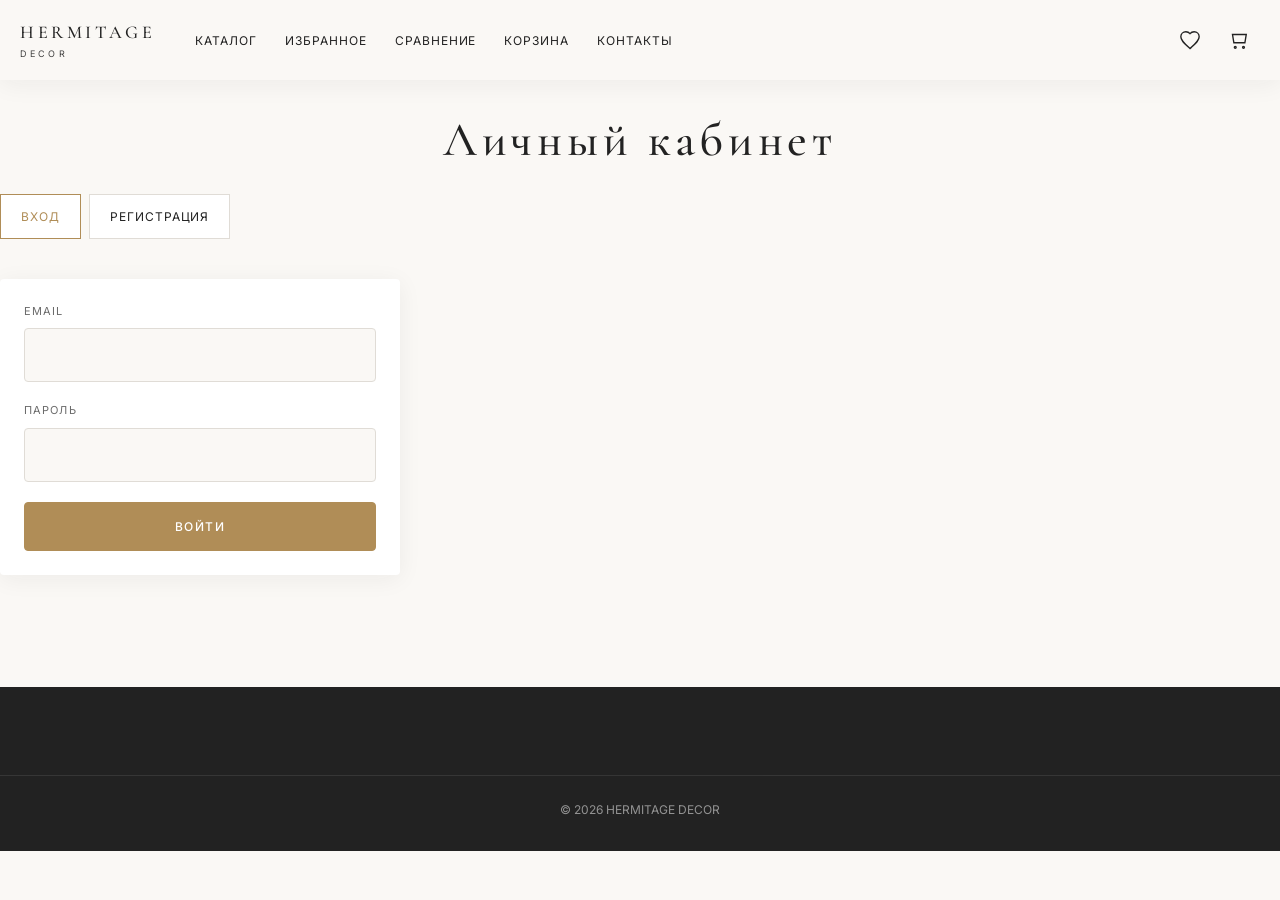
==== account.html @ 04ab85a5 "Initial commit" ====
<!DOCTYPE html>
<html lang="ru">
<head>
  <meta charset="UTF-8" />
  <meta name="viewport" content="width=device-width, initial-scale=1.0, viewport-fit=cover" />
  <title>Личный кабинет — HERMITAGE DECOR</title>
  <link rel="preconnect" href="https://fonts.googleapis.com" />
  <link rel="preconnect" href="https://fonts.gstatic.com" crossorigin />
  <link href="https://fonts.googleapis.com/css2?family=Cormorant+Garamond:wght@400;500;600&family=Inter:wght@300;400;500;600&display=swap" rel="stylesheet" />
  <link rel="stylesheet" href="css/styles.css" />
</head>
<body data-page-back="index.html" data-page-title="Личный кабинет">
  <header class="site-header site-header--solid">
    <div class="site-header__inner">
      <button class="nav-toggle" aria-label="Меню"><span></span><span></span><span></span></button>
      <a href="index.html" class="logo">HERMITAGE<span>DECOR</span></a>
      <nav class="site-nav">
        <ul>
          <li><a href="catalog.html">Каталог</a></li>
          <li><a href="favorites.html">Избранное</a></li>
          <li><a href="compare.html">Сравнение</a></li>
          <li><a href="cart.html">Корзина</a></li>
          <li><a href="index.html#footer">Контакты</a></li>
        </ul>
      </nav>
      <div class="header-actions">
        <a href="favorites.html" class="icon-btn"><svg viewBox="0 0 24 24" fill="none" stroke="currentColor" stroke-width="1.5"><path d="M12 21.35l-1.45-1.32C5.4 15.36 2 12.28 2 8.5 2 5.42 4.42 3 7.5 3c1.74 0 3.41.81 4.5 2.09C13.09 3.81 14.76 3 16.5 3 19.58 3 22 5.42 22 8.5c0 3.78-3.4 6.86-8.55 11.54L12 21.35z"/></svg><span class="badge-count" data-fav-count hidden>0</span></a>
        <a href="cart.html" class="icon-btn"><svg viewBox="0 0 24 24" fill="none" stroke="currentColor" stroke-width="1.5"><path d="M6 6h15l-1.5 9h-12z"/><circle cx="9" cy="20" r="1"/><circle cx="18" cy="20" r="1"/></svg><span class="badge-count" data-cart-count hidden>0</span></a>
      </div>
    </div>
  </header>

  <header class="page-header"><div class="container"><h1>Личный кабинет</h1></div></header>

  <div class="container section" style="padding-top: 0;" id="account-root"></div>

  <footer class="site-footer"><div class="container footer-copy">© 2026 HERMITAGE DECOR</div></footer>

  <script src="js/data.js"></script>
  <script src="js/app.js"></script>
  <script>
    const root = document.getElementById('account-root');
    const user = Store.user();
    const hash = window.location.hash.slice(1) || (user ? 'profile' : 'login');

    function showPanel(name) {
      root.querySelectorAll('.account-panel').forEach((p) => p.classList.toggle('is-active', p.id === `panel-${name}`));
      root.querySelectorAll('[data-tab-link]').forEach((a) => a.classList.toggle('is-active', a.dataset.tabLink === name));
      window.location.hash = name;
    }

    if (!user) {
      root.innerHTML = `
        <div class="account-tabs">
          <button type="button" data-tab-link="login" class="is-active">Вход</button>
          <button type="button" data-tab-link="register">Регистрация</button>
        </div>
        <div id="panel-login" class="account-panel is-active" style="max-width: 400px;">
          <form id="login-form" class="checkout-form">
            <div class="form-group"><label>Email</label><input type="email" name="email" required /></div>
            <div class="form-group"><label>Пароль</label><input type="password" name="password" required /></div>
            <button type="submit" class="btn btn--primary btn--block">Войти</button>
          </form>
        </div>
        <div id="panel-register" class="account-panel" style="max-width: 400px;">
          <form id="register-form" class="checkout-form">
            <div class="form-group"><label>Имя</label><input type="text" name="firstName" required /></div>
            <div class="form-group"><label>Фамилия</label><input type="text" name="lastName" required /></div>
            <div class="form-group"><label>Телефон</label><input type="tel" name="phone" required /></div>
            <div class="form-group"><label>Email</label><input type="email" name="email" required /></div>
            <div class="form-group"><label>Пароль</label><input type="password" name="password" required minlength="6" /></div>
            <button type="submit" class="btn btn--primary btn--block">Зарегистрироваться</button>
          </form>
        </div>`;
      root.querySelectorAll('[data-tab-link]').forEach((btn) => {
        btn.addEventListener('click', () => showPanel(btn.dataset.tabLink));
      });
      if (hash === 'register') showPanel('register');
    } else {
      const orders = Store.orders();
      const favProducts = Store.favorites().map(getProduct).filter(Boolean);

      root.innerHTML = `
        <p style="margin-bottom: 24px;">Здравствуйте, <strong>${user.firstName}</strong></p>
        <div class="account-tabs">
          <button type="button" data-tab-link="profile" class="is-active">Личные данные</button>
          <button type="button" data-tab-link="favorites">Избранное</button>
          <button type="button" data-tab-link="orders">История заявок</button>
        </div>
        <div id="panel-profile" class="account-panel is-active" style="max-width: 480px;">
          <form id="profile-form" class="checkout-form">
            <div class="form-group"><label>Имя</label><input type="text" name="firstName" value="${user.firstName}" required /></div>
            <div class="form-group"><label>Фамилия</label><input type="text" name="lastName" value="${user.lastName}" required /></div>
            <div class="form-group"><label>Телефон</label><input type="tel" name="phone" value="${user.phone || ''}" required /></div>
            <div class="form-group"><label>Email</label><input type="email" value="${user.email}" disabled style="opacity:0.6;" /></div>
            <button type="submit" class="btn btn--primary btn--block">Сохранить</button>
            <button type="button" class="btn btn--outline btn--block mt-2" data-logout>Выйти</button>
          </form>
        </div>
        <div id="panel-favorites" class="account-panel">
          <div class="products-grid" id="account-fav-grid"></div>
        </div>
        <div id="panel-orders" class="account-panel">
          <div id="orders-list"></div>
        </div>`;

      const favGrid = document.getElementById('account-fav-grid');
      if (favProducts.length) {
        favGrid.innerHTML = favProducts.map((p) => renderProductCard(p)).join('');
        initFavButtons(favGrid);
      } else {
        favGrid.innerHTML = '<div class="empty-state"><p>Избранное пусто</p></div>';
      }

      const ordersList = document.getElementById('orders-list');
      if (orders.length) {
        ordersList.innerHTML = orders.map((o) => `
          <div class="order-card">
            <p class="order-card__date">${new Date(o.date).toLocaleString('ru-RU')}</p>
            <p><strong>${o.firstName} ${o.lastName}</strong> · ${o.phone}</p>
            <ul style="margin-top:8px;font-size:14px;color:var(--text-secondary);">
              ${o.items.map((i) => `<li>${i.name}${i.qty > 1 ? ` ×${i.qty}` : ''}</li>`).join('')}
            </ul>
          </div>
        `).join('');
      } else {
        ordersList.innerHTML = '<div class="empty-state"><p>Заявок пока нет</p></div>';
      }

      root.querySelectorAll('[data-tab-link]').forEach((btn) => {
        btn.addEventListener('click', () => showPanel(btn.dataset.tabLink));
      });
      if (['profile', 'favorites', 'orders'].includes(hash)) showPanel(hash);
    }
  </script>
</body>
</html>
---- css/styles.css ----
/* HERMITAGE DECOR — Mobile-first premium boutique */

:root {
  --bg: #faf8f5;
  --text: #222222;
  --text-secondary: #6b6b6b;
  --accent: #b08d57;
  --accent-dark: #8f7144;
  --white: #ffffff;
  --shadow: 0 4px 24px rgba(34, 34, 34, 0.06);
  --shadow-hover: 0 8px 32px rgba(34, 34, 34, 0.08);
  --radius: 4px;
  --header-h: 64px;
  --font-display: 'Cormorant Garamond', Georgia, serif;
  --font-body: 'Inter', system-ui, sans-serif;
  --transition: 0.35s cubic-bezier(0.4, 0, 0.2, 1);
}

*,
*::before,
*::after {
  box-sizing: border-box;
  margin: 0;
  padding: 0;
}

html {
  scroll-behavior: smooth;
  -webkit-text-size-adjust: 100%;
}

body {
  font-family: var(--font-body);
  font-size: 15px;
  line-height: 1.6;
  color: var(--text);
  background: var(--bg);
  overflow-x: hidden;
}

body.nav-open {
  overflow: hidden;
}

img {
  max-width: 100%;
  height: auto;
  display: block;
}

a {
  color: inherit;
  text-decoration: none;
}

button,
input,
select,
textarea {
  font: inherit;
  color: inherit;
}

ul {
  list-style: none;
}

h1, h2, h3, h4 {
  font-family: var(--font-display);
  font-weight: 500;
  line-height: 1.2;
}

.container {
  width: 100%;
  max-width: 1280px;
  margin: 0 auto;
  padding: 0 20px;
}

.section {
  padding: 56px 0;
}

.section__title {
  font-size: clamp(28px, 6vw, 42px);
  letter-spacing: 0.02em;
  margin-bottom: 8px;
}

.section__subtitle {
  color: var(--text-secondary);
  font-size: 14px;
  margin-bottom: 32px;
  letter-spacing: 0.04em;
  text-transform: uppercase;
}

/* Buttons */
.btn {
  display: inline-flex;
  align-items: center;
  justify-content: center;
  gap: 8px;
  padding: 14px 28px;
  font-size: 12px;
  font-weight: 500;
  letter-spacing: 0.12em;
  text-transform: uppercase;
  border: 1px solid transparent;
  border-radius: var(--radius);
  cursor: pointer;
  transition: var(--transition);
  background: transparent;
}

.btn--primary {
  background: var(--accent);
  color: var(--white);
  border-color: var(--accent);
}

.btn--primary:hover {
  background: var(--accent-dark);
  border-color: var(--accent-dark);
}

.btn--outline {
  border-color: var(--text);
  color: var(--text);
}

.btn--outline:hover {
  background: var(--text);
  color: var(--white);
}

.btn--ghost {
  border-color: rgba(255, 255, 255, 0.6);
  color: var(--white);
}

.btn--ghost:hover {
  background: var(--white);
  color: var(--text);
}

.btn--whatsapp {
  background: #25d366;
  color: var(--white);
  border-color: #25d366;
}

.btn--whatsapp:hover {
  filter: brightness(0.95);
}

.btn--sm {
  padding: 10px 20px;
  font-size: 11px;
}

.btn--block {
  width: 100%;
}

.btn-group {
  display: flex;
  flex-direction: column;
  gap: 12px;
}

/* Header */
.site-header {
  position: fixed;
  top: 0;
  left: 0;
  right: 0;
  z-index: 1000;
  height: var(--header-h);
  display: flex;
  align-items: center;
  transition: var(--transition);
}

.site-header.is-scrolled,
.site-header--solid {
  background: rgba(250, 248, 245, 0.96);
  backdrop-filter: blur(12px);
  box-shadow: var(--shadow);
}

.site-header--hero {
  color: var(--white);
}

.site-header--hero.is-scrolled {
  color: var(--text);
}

.site-header__inner {
  display: flex;
  align-items: center;
  justify-content: space-between;
  width: 100%;
  max-width: 1280px;
  margin: 0 auto;
  padding: 0 20px;
}

.logo {
  font-family: var(--font-display);
  font-size: 18px;
  letter-spacing: 0.2em;
  font-weight: 500;
}

.logo span {
  display: block;
  font-size: 9px;
  letter-spacing: 0.35em;
  opacity: 0.85;
  font-family: var(--font-body);
  font-weight: 400;
  text-transform: uppercase;
}

.nav-toggle {
  width: 44px;
  height: 44px;
  border: none;
  background: none;
  cursor: pointer;
  display: flex;
  flex-direction: column;
  justify-content: center;
  gap: 6px;
  padding: 10px;
}

.nav-toggle span {
  display: block;
  height: 1px;
  background: currentColor;
  transition: var(--transition);
}

.site-nav {
  position: fixed;
  inset: var(--header-h) 0 0 0;
  background: var(--bg);
  padding: 32px 24px;
  transform: translateX(100%);
  transition: var(--transition);
  overflow-y: auto;
  z-index: 999;
}

.site-nav.is-open {
  transform: translateX(0);
}

.site-nav ul {
  display: flex;
  flex-direction: column;
  gap: 20px;
}

.site-nav a {
  font-size: 18px;
  font-family: var(--font-display);
  letter-spacing: 0.05em;
}

.header-actions {
  display: flex;
  align-items: center;
  gap: 4px;
}

.icon-btn {
  width: 44px;
  height: 44px;
  border: none;
  background: none;
  cursor: pointer;
  display: flex;
  align-items: center;
  justify-content: center;
  position: relative;
  color: inherit;
}

.icon-btn svg {
  width: 22px;
  height: 22px;
}

.badge-count {
  position: absolute;
  top: 6px;
  right: 6px;
  min-width: 16px;
  height: 16px;
  padding: 0 4px;
  font-size: 10px;
  font-weight: 600;
  background: var(--accent);
  color: var(--white);
  border-radius: 50%;
  display: flex;
  align-items: center;
  justify-content: center;
}

.badge-count[hidden] {
  display: none;
}

/* Search panel */
.search-panel {
  position: fixed;
  inset: 0;
  background: rgba(34, 34, 34, 0.5);
  z-index: 1100;
  display: flex;
  align-items: flex-start;
  padding: calc(var(--header-h) + 16px) 20px 20px;
  opacity: 0;
  visibility: hidden;
  transition: var(--transition);
}

.search-panel.is-open {
  opacity: 1;
  visibility: visible;
}

.search-panel__box {
  width: 100%;
  max-width: 600px;
  margin: 0 auto;
  background: var(--white);
  padding: 20px;
  box-shadow: var(--shadow-hover);
  display: flex;
  gap: 12px;
}

.search-panel input {
  flex: 1;
  border: none;
  border-bottom: 1px solid #e8e4df;
  padding: 12px 0;
  outline: none;
}

/* Hero */
.hero {
  min-height: 100vh;
  min-height: 100dvh;
  display: flex;
  align-items: center;
  justify-content: center;
  text-align: center;
  position: relative;
  color: var(--white);
  padding: calc(var(--header-h) + 40px) 20px 60px;
}

.hero__bg {
  position: absolute;
  inset: 0;
  z-index: -1;
}

.hero__bg img {
  width: 100%;
  height: 100%;
  object-fit: cover;
}

.hero__overlay {
  position: absolute;
  inset: 0;
  background: linear-gradient(
    to bottom,
    rgba(34, 34, 34, 0.35) 0%,
    rgba(34, 34, 34, 0.55) 100%
  );
}

.hero__content {
  position: relative;
  max-width: 640px;
}

.hero__title {
  font-size: clamp(36px, 10vw, 64px);
  letter-spacing: 0.15em;
  font-weight: 400;
  margin-bottom: 16px;
}

.hero__tagline {
  font-size: 15px;
  letter-spacing: 0.08em;
  opacity: 0.92;
  margin-bottom: 36px;
  font-weight: 300;
}

/* Categories grid */
.categories-grid {
  display: grid;
  grid-template-columns: 1fr 1fr;
  gap: 12px;
}

.category-card {
  position: relative;
  aspect-ratio: 3/4;
  overflow: hidden;
  border-radius: var(--radius);
  background: var(--white);
  box-shadow: var(--shadow);
}

.category-card img {
  width: 100%;
  height: 100%;
  object-fit: cover;
  transition: transform 0.6s ease;
}

.category-card:hover img {
  transform: scale(1.05);
}

.category-card__label {
  position: absolute;
  bottom: 0;
  left: 0;
  right: 0;
  padding: 20px 16px;
  background: linear-gradient(transparent, rgba(34, 34, 34, 0.65));
  color: var(--white);
  font-family: var(--font-display);
  font-size: 20px;
  letter-spacing: 0.08em;
}

/* Countries */
.countries-grid {
  display: grid;
  gap: 16px;
}

.country-card {
  position: relative;
  aspect-ratio: 16/10;
  overflow: hidden;
  border-radius: var(--radius);
  box-shadow: var(--shadow);
}

.country-card img {
  width: 100%;
  height: 100%;
  object-fit: cover;
  transition: transform 0.6s ease;
}

.country-card:hover img {
  transform: scale(1.04);
}

.country-card__label {
  position: absolute;
  inset: 0;
  display: flex;
  align-items: center;
  justify-content: center;
  font-family: var(--font-display);
  font-size: 32px;
  color: var(--white);
  letter-spacing: 0.2em;
  background: rgba(34, 34, 34, 0.25);
}

/* Slider */
.slider {
  position: relative;
}

.slider__header {
  display: flex;
  justify-content: space-between;
  align-items: flex-end;
  margin-bottom: 24px;
}

.slider__nav {
  display: flex;
  gap: 8px;
}

.slider__btn {
  width: 44px;
  height: 44px;
  border: 1px solid #e0dcd6;
  background: var(--white);
  cursor: pointer;
  display: flex;
  align-items: center;
  justify-content: center;
  border-radius: var(--radius);
  transition: var(--transition);
}

.slider__btn:hover {
  border-color: var(--accent);
  color: var(--accent);
}

.slider__track {
  display: flex;
  gap: 16px;
  overflow-x: auto;
  scroll-snap-type: x mandatory;
  -webkit-overflow-scrolling: touch;
  scrollbar-width: none;
  padding-bottom: 8px;
}

.slider__track::-webkit-scrollbar {
  display: none;
}

.slider__track .product-card {
  flex: 0 0 min(88vw, 300px);
  scroll-snap-align: start;
  max-width: min(88vw, 300px);
}

/* Product card */
.product-card {
  background: var(--white);
  border-radius: var(--radius);
  box-shadow: var(--shadow);
  overflow: hidden;
  transition: box-shadow var(--transition);
}

.product-card:hover {
  box-shadow: var(--shadow-hover);
}

.product-card__media {
  display: block;
  position: relative;
  aspect-ratio: 4/5;
  overflow: hidden;
}

.product-card__media img {
  width: 100%;
  height: 100%;
  object-fit: cover;
}

.product-card__body {
  padding: 20px;
  position: relative;
}

.product-card__fav {
  position: absolute;
  top: -52px;
  right: 16px;
  width: 40px;
  height: 40px;
  border-radius: 50%;
  border: none;
  background: var(--white);
  box-shadow: var(--shadow);
  cursor: pointer;
  display: flex;
  align-items: center;
  justify-content: center;
  color: var(--text-secondary);
  transition: var(--transition);
}

.product-card__fav.is-active {
  color: var(--accent);
}

.product-card__title {
  font-size: 18px;
  margin-bottom: 6px;
}

.product-card__title a:hover {
  color: var(--accent);
}

.product-card__meta {
  font-size: 12px;
  color: var(--text-secondary);
  margin-bottom: 8px;
}

.product-card__price {
  font-size: 16px;
  font-weight: 500;
  margin-bottom: 16px;
  letter-spacing: 0.02em;
}

.badge {
  position: absolute;
  top: 12px;
  left: 12px;
  padding: 6px 12px;
  font-size: 10px;
  letter-spacing: 0.1em;
  text-transform: uppercase;
  background: var(--white);
  color: var(--text);
}

.badge--new {
  border-left: 2px solid var(--accent);
}

.badge--sale {
  color: var(--accent);
}

/* Promo banner */
.promo-banner {
  position: relative;
  aspect-ratio: 4/3;
  border-radius: var(--radius);
  overflow: hidden;
  display: flex;
  align-items: flex-end;
  padding: 32px 24px;
  color: var(--white);
  box-shadow: var(--shadow);
}

.promo-banner__bg {
  position: absolute;
  inset: 0;
  z-index: -1;
}

.promo-banner__bg img {
  width: 100%;
  height: 100%;
  object-fit: cover;
}

.promo-banner__overlay {
  position: absolute;
  inset: 0;
  background: linear-gradient(135deg, rgba(34, 34, 34, 0.5), rgba(176, 141, 87, 0.4));
  z-index: -1;
}

.promo-banner h3 {
  font-size: clamp(24px, 5vw, 36px);
  margin-bottom: 16px;
}

/* Brands */
.brands-wrap {
  overflow: hidden;
  mask-image: linear-gradient(90deg, transparent, #000 8%, #000 92%, transparent);
}

.brands-track {
  display: flex;
  gap: 48px;
  overflow-x: auto;
  scrollbar-width: none;
  padding: 24px 0;
}

.brands-track::-webkit-scrollbar {
  display: none;
}

.brand-item {
  flex: 0 0 auto;
  font-family: var(--font-display);
  font-size: 22px;
  letter-spacing: 0.15em;
  color: var(--text-secondary);
  white-space: nowrap;
  opacity: 0.7;
}

/* About */
.about-block {
  display: flex;
  flex-direction: column;
  gap: 32px;
}

.about-block__image {
  aspect-ratio: 4/3;
  overflow: hidden;
  border-radius: var(--radius);
  box-shadow: var(--shadow);
}

.about-block__image img {
  width: 100%;
  height: 100%;
  object-fit: cover;
}

.about-block__text p {
  color: var(--text-secondary);
  margin-bottom: 16px;
}

.advantages {
  display: grid;
  gap: 16px;
  margin-top: 24px;
}

.advantage-item {
  padding: 20px;
  background: var(--white);
  border-radius: var(--radius);
  box-shadow: var(--shadow);
  border-left: 2px solid var(--accent);
}

.advantage-item h4 {
  font-size: 16px;
  margin-bottom: 4px;
}

.advantage-item p {
  font-size: 13px;
  color: var(--text-secondary);
}

/* Footer */
.site-footer {
  background: var(--text);
  color: rgba(255, 255, 255, 0.85);
  padding: 48px 0 32px;
  margin-top: 56px;
}

.site-footer a:hover {
  color: var(--accent);
}

.footer-grid {
  display: flex;
  flex-direction: column;
  gap: 32px;
}

.footer-logo {
  font-family: var(--font-display);
  font-size: 22px;
  letter-spacing: 0.2em;
  color: var(--white);
}

.footer-contacts p {
  margin-bottom: 8px;
  font-size: 14px;
}

.footer-links {
  display: flex;
  flex-direction: column;
  gap: 10px;
  font-size: 14px;
}

.footer-copy {
  margin-top: 40px;
  padding-top: 24px;
  border-top: 1px solid rgba(255, 255, 255, 0.15);
  font-size: 12px;
  opacity: 0.6;
  text-align: center;
}

/* Catalog page */
.page-header {
  padding: calc(var(--header-h) + 32px) 0 24px;
  text-align: center;
}

.page-header h1 {
  font-size: clamp(32px, 8vw, 48px);
  letter-spacing: 0.1em;
}

.catalog-layout {
  display: flex;
  flex-direction: column;
  gap: 24px;
  padding-bottom: 56px;
}

.filters-toggle {
  display: flex;
  align-items: center;
  justify-content: center;
  gap: 8px;
  padding: 14px;
  border: 1px solid #e0dcd6;
  background: var(--white);
  cursor: pointer;
  letter-spacing: 0.1em;
  text-transform: uppercase;
  font-size: 12px;
}

.filters-panel {
  position: fixed;
  inset: 0;
  z-index: 1050;
  background: var(--bg);
  padding: calc(var(--header-h) + 16px) 20px calc(24px + env(safe-area-inset-bottom, 0px));
  overflow-y: auto;
  -webkit-overflow-scrolling: touch;
  transform: translateX(-100%);
  transition: var(--transition);
}

.filters-panel.is-open {
  transform: translateX(0);
}

.filters-panel__close {
  position: absolute;
  top: 16px;
  right: 20px;
  width: 44px;
  height: 44px;
  border: none;
  background: none;
  font-size: 24px;
  cursor: pointer;
}

.filter-group {
  margin-bottom: 24px;
}

.filter-group label {
  display: block;
  font-size: 11px;
  letter-spacing: 0.12em;
  text-transform: uppercase;
  color: var(--text-secondary);
  margin-bottom: 10px;
}

.filter-group select,
.filter-group input {
  width: 100%;
  padding: 12px;
  border: 1px solid #e0dcd6;
  background: var(--white);
  border-radius: var(--radius);
}

.catalog-toolbar {
  display: flex;
  flex-direction: column;
  gap: 12px;
}

.catalog-toolbar select {
  padding: 12px;
  border: 1px solid #e0dcd6;
  background: var(--white);
}

.products-grid {
  display: grid;
  grid-template-columns: 1fr;
  gap: 20px;
}

/* Product page */
.product-page {
  padding-top: var(--header-h);
}

body.page-inner .product-page {
  padding-top: 0;
}

.product-gallery {
  position: relative;
}

.product-gallery__main {
  aspect-ratio: 4/5;
  overflow: hidden;
  background: var(--white);
}

.product-gallery__main img {
  width: 100%;
  height: 100%;
  object-fit: cover;
}

.product-gallery__thumbs {
  display: flex;
  gap: 8px;
  margin-top: 12px;
  overflow-x: auto;
}

.product-gallery__thumbs button {
  flex: 0 0 72px;
  height: 72px;
  border: 2px solid transparent;
  padding: 0;
  cursor: pointer;
  overflow: hidden;
  background: none;
}

.product-gallery__thumbs button.is-active {
  border-color: var(--accent);
}

.product-gallery__thumbs img {
  width: 100%;
  height: 100%;
  object-fit: cover;
}

.product-info {
  padding: 32px 20px 56px;
}

.product-info h1 {
  font-size: clamp(26px, 6vw, 36px);
  margin-bottom: 12px;
}

.product-info__price {
  font-size: 24px;
  margin-bottom: 24px;
  color: var(--accent);
}

.product-specs {
  margin-bottom: 28px;
}

.product-specs dl {
  display: grid;
  grid-template-columns: auto 1fr;
  gap: 8px 16px;
  font-size: 14px;
}

.product-specs dt {
  color: var(--text-secondary);
}

.product-actions {
  display: flex;
  flex-direction: column;
  gap: 12px;
  margin-bottom: 40px;
}

.tabs {
  border-top: 1px solid #e8e4df;
  padding-top: 32px;
}

.tabs__nav {
  display: flex;
  gap: 24px;
  margin-bottom: 20px;
  overflow-x: auto;
}

.tabs__nav button {
  border: none;
  background: none;
  padding: 8px 0;
  font-size: 12px;
  letter-spacing: 0.1em;
  text-transform: uppercase;
  color: var(--text-secondary);
  cursor: pointer;
  border-bottom: 2px solid transparent;
  white-space: nowrap;
}

.tabs__nav button.is-active {
  color: var(--text);
  border-color: var(--accent);
}

.tabs__panel {
  display: none;
  color: var(--text-secondary);
  font-size: 14px;
}

.tabs__panel.is-active {
  display: block;
}

.specs-table {
  width: 100%;
  font-size: 14px;
}

.specs-table tr {
  border-bottom: 1px solid #f0ece6;
}

.specs-table td {
  padding: 12px 0;
}

.specs-table td:first-child {
  color: var(--text-secondary);
  width: 40%;
}

/* Cart */
.cart-list {
  display: flex;
  flex-direction: column;
  gap: 16px;
  margin-bottom: 32px;
}

.cart-item {
  display: flex;
  gap: 16px;
  padding: 16px;
  background: var(--white);
  box-shadow: var(--shadow);
  border-radius: var(--radius);
}

.cart-item__img {
  width: 88px;
  height: 110px;
  flex-shrink: 0;
  overflow: hidden;
}

.cart-item__img img {
  width: 100%;
  height: 100%;
  object-fit: cover;
}

.cart-item__info {
  flex: 1;
}

.cart-item__info h3 {
  font-size: 16px;
  margin-bottom: 4px;
}

.qty-control {
  display: inline-flex;
  align-items: center;
  border: 1px solid #e0dcd6;
  margin-top: 8px;
}

.qty-control button {
  width: 36px;
  height: 36px;
  border: none;
  background: none;
  cursor: pointer;
}

.qty-control span {
  min-width: 32px;
  text-align: center;
}

.cart-remove {
  border: none;
  background: none;
  color: var(--text-secondary);
  font-size: 12px;
  cursor: pointer;
  margin-top: 8px;
  text-decoration: underline;
}

.checkout-form {
  background: var(--white);
  padding: 24px;
  box-shadow: var(--shadow);
  border-radius: var(--radius);
}

.form-group {
  margin-bottom: 20px;
}

.form-group label {
  display: block;
  font-size: 11px;
  letter-spacing: 0.1em;
  text-transform: uppercase;
  margin-bottom: 8px;
  color: var(--text-secondary);
}

.form-group input {
  width: 100%;
  padding: 14px;
  border: 1px solid #e0dcd6;
  background: var(--bg);
  border-radius: var(--radius);
}

.form-group input:focus {
  outline: none;
  border-color: var(--accent);
}

.empty-state {
  text-align: center;
  padding: 48px 20px;
  color: var(--text-secondary);
}

.empty-state h2 {
  margin-bottom: 12px;
  color: var(--text);
}

/* Account */
.account-tabs {
  display: flex;
  gap: 8px;
  overflow-x: auto;
  margin-bottom: 32px;
  padding-bottom: 8px;
}

.account-tabs a,
.account-tabs button {
  flex: 0 0 auto;
  padding: 12px 20px;
  border: 1px solid #e0dcd6;
  background: var(--white);
  font-size: 12px;
  letter-spacing: 0.08em;
  text-transform: uppercase;
  cursor: pointer;
}

.account-tabs a.is-active,
.account-tabs button.is-active {
  border-color: var(--accent);
  color: var(--accent);
}

.account-panel {
  display: none;
}

.account-panel.is-active {
  display: block;
}

.order-card {
  padding: 20px;
  background: var(--white);
  box-shadow: var(--shadow);
  margin-bottom: 12px;
  border-radius: var(--radius);
}

.order-card__date {
  font-size: 12px;
  color: var(--text-secondary);
}

/* Compare */
.compare-table-wrap {
  overflow-x: auto;
  margin-top: 24px;
}

.compare-table {
  width: 100%;
  min-width: 600px;
  border-collapse: collapse;
  font-size: 13px;
  background: var(--white);
  box-shadow: var(--shadow);
}

.compare-table th,
.compare-table td {
  padding: 14px 12px;
  border: 1px solid #f0ece6;
  text-align: center;
  vertical-align: top;
}

.compare-table th {
  font-family: var(--font-display);
  font-weight: 500;
  font-size: 14px;
}

.compare-table td:first-child {
  text-align: left;
  color: var(--text-secondary);
  background: var(--bg);
}

.compare-product-img {
  width: 100%;
  max-width: 120px;
  aspect-ratio: 4/5;
  object-fit: cover;
  margin: 0 auto 8px;
}

/* Breadcrumbs */
.breadcrumbs {
  padding: calc(var(--header-h) + 16px) 20px 0;
  font-size: 12px;
  color: var(--text-secondary);
}

.breadcrumbs a:hover {
  color: var(--accent);
}

/* Utility */
.text-accent { color: var(--accent); }
.mt-2 { margin-top: 16px; }
.hidden { display: none !important; }

/* ——— Mobile UX (overflow, back nav, touch) ——— */
body.search-open {
  overflow: hidden;
}

.page-toolbar {
  margin-top: calc(var(--header-h) + env(safe-area-inset-top, 0px));
  padding: 12px 0;
  position: sticky;
  top: var(--header-h);
  z-index: 900;
  background: rgba(250, 248, 245, 0.98);
  backdrop-filter: blur(8px);
  border-bottom: 1px solid rgba(34, 34, 34, 0.06);
}

.page-toolbar__inner {
  display: flex;
  align-items: center;
  gap: 12px;
  min-width: 0;
}

.page-back {
  display: inline-flex;
  align-items: center;
  gap: 6px;
  flex-shrink: 0;
  min-height: 44px;
  padding: 8px 4px 8px 0;
  font-size: 13px;
  letter-spacing: 0.06em;
  text-transform: uppercase;
  color: var(--text-secondary);
  -webkit-tap-highlight-color: transparent;
}

.page-back:active {
  color: var(--accent);
}

.page-toolbar__title {
  font-family: var(--font-display);
  font-size: 18px;
  letter-spacing: 0.04em;
  white-space: nowrap;
  overflow: hidden;
  text-overflow: ellipsis;
  min-width: 0;
  flex: 1;
}

body.page-inner .breadcrumbs {
  display: none;
}

body.page-inner .page-header {
  padding-top: 20px;
}

.filters-backdrop {
  position: fixed;
  inset: 0;
  background: rgba(34, 34, 34, 0.4);
  z-index: 1040;
  opacity: 0;
  visibility: hidden;
  transition: var(--transition);
}

.filters-backdrop.is-open {
  opacity: 1;
  visibility: visible;
}

body.filters-open {
  overflow: hidden;
}

.compare-mobile {
  display: flex;
  flex-direction: column;
  gap: 20px;
}

.compare-mobile-card {
  background: var(--white);
  box-shadow: var(--shadow);
  border-radius: var(--radius);
  padding: 20px;
  overflow: hidden;
}

.compare-mobile-card__head {
  display: flex;
  gap: 16px;
  margin-bottom: 16px;
  min-width: 0;
}

.compare-mobile-card__head img {
  width: 88px;
  height: 110px;
  object-fit: cover;
  flex-shrink: 0;
}

.compare-mobile-card__head h3 {
  font-size: 17px;
  word-break: break-word;
}

.compare-mobile-card dl {
  display: grid;
  grid-template-columns: 110px 1fr;
  gap: 8px 12px;
  font-size: 13px;
}

.compare-mobile-card dt {
  color: var(--text-secondary);
}

.compare-mobile-card dd {
  word-break: break-word;
}

.scroll-hint {
  display: none;
  font-size: 11px;
  color: var(--text-secondary);
  text-align: center;
  margin-bottom: 8px;
  letter-spacing: 0.04em;
}

@media (min-width: 640px) and (max-width: 1023px) {
  .scroll-hint--tablet {
    display: block;
  }
}

@media (max-width: 1023px) {
  .site-header {
    padding-top: env(safe-area-inset-top, 0px);
    height: calc(var(--header-h) + env(safe-area-inset-top, 0px));
  }

  .site-header__inner {
    display: grid;
    grid-template-columns: 44px minmax(0, 1fr) auto;
    align-items: center;
    gap: 4px;
    padding-left: max(12px, env(safe-area-inset-left, 0px));
    padding-right: max(12px, env(safe-area-inset-right, 0px));
    height: var(--header-h);
  }

  .nav-toggle {
    grid-column: 1;
    grid-row: 1;
  }

  .logo {
    grid-column: 2;
    justify-self: center;
    font-size: 13px;
    letter-spacing: 0.12em;
    max-width: 100%;
    overflow: hidden;
    text-overflow: ellipsis;
    white-space: nowrap;
    text-align: center;
  }

  .logo span {
    display: inline;
    margin-left: 0.25em;
    font-size: inherit;
    letter-spacing: inherit;
  }

  .site-nav {
    top: calc(var(--header-h) + env(safe-area-inset-top, 0px));
  }

  .header-actions {
    grid-column: 3;
    flex-shrink: 0;
    gap: 0;
  }

  .header-actions a[href*="account"] {
    display: none;
  }

  .container {
    padding-left: max(16px, env(safe-area-inset-left, 0px));
    padding-right: max(16px, env(safe-area-inset-right, 0px));
  }

  .site-footer {
    padding-bottom: calc(32px + env(safe-area-inset-bottom, 0px));
  }

  input,
  select,
  textarea {
    font-size: 16px;
  }

  .search-panel__box {
    flex-direction: column;
    align-items: stretch;
  }

  .search-panel__box .btn {
    width: 100%;
  }

  .hero__title {
    letter-spacing: 0.08em;
  }

  .btn-group .btn {
    width: 100%;
  }

  .slider__track .product-card {
    flex: 0 0 min(88vw, 300px);
    max-width: min(88vw, 300px);
  }

  .product-card__title,
  .product-info h1,
  .cart-item__info h3 {
    word-break: break-word;
    overflow-wrap: anywhere;
  }

  .cart-item {
    min-width: 0;
  }

  .cart-item__info {
    min-width: 0;
  }

  .product-actions .btn {
    width: 100%;
  }

  .product-actions > div {
    flex-direction: column;
  }

  .product-actions > div .btn {
    width: 100%;
  }

  .account-tabs {
    flex-wrap: nowrap;
    -webkit-overflow-scrolling: touch;
    padding-bottom: 4px;
  }

  .compare-table-wrap--desktop {
    display: none;
  }

  .compare-mobile {
    display: flex;
  }

  .catalog-toolbar select {
    width: 100%;
  }
}

@media (min-width: 1024px) {
  .page-toolbar {
    display: none;
  }

  body.page-inner .page-header {
    padding-top: calc(var(--header-h) + 32px);
  }

  .compare-mobile {
    display: none;
  }
}

/* Tablet */
@media (min-width: 640px) {
  .btn-group {
    flex-direction: row;
    flex-wrap: wrap;
  }

  .countries-grid {
    grid-template-columns: repeat(3, 1fr);
  }

  .slider__track .product-card {
    flex: 0 0 calc(50% - 8px);
  }

  .products-grid {
    grid-template-columns: repeat(2, 1fr);
  }

  .advantages {
    grid-template-columns: repeat(2, 1fr);
  }

  .footer-grid {
    display: grid;
    grid-template-columns: 1fr 1fr;
  }
}

/* Desktop */
@media (min-width: 1024px) {
  :root {
    --header-h: 80px;
  }

  .nav-toggle {
    display: none;
  }

  .site-nav {
    position: static;
    transform: none;
    padding: 0;
    background: none;
    overflow: visible;
  }

  .site-nav ul {
    flex-direction: row;
    gap: 28px;
  }

  .site-nav a {
    font-size: 12px;
    font-family: var(--font-body);
    letter-spacing: 0.08em;
    text-transform: uppercase;
  }

  .site-header__inner .logo {
    margin-right: auto;
  }

  .site-header__inner {
    gap: 40px;
  }

  .site-header__inner .site-nav {
    flex: 1;
    justify-content: center;
  }

  .categories-grid {
    grid-template-columns: repeat(4, 1fr);
    gap: 16px;
  }

  .category-card {
    aspect-ratio: 4/5;
  }

  .slider__track .product-card {
    flex: 0 0 calc(25% - 12px);
    max-width: none;
  }

  .about-block {
    flex-direction: row;
    align-items: center;
  }

  .about-block__image {
    flex: 1;
  }

  .about-block__text {
    flex: 1;
  }

  .advantages {
    grid-template-columns: repeat(2, 1fr);
  }

  .footer-grid {
    grid-template-columns: 1.2fr 1fr 1fr;
  }

  .promo-banner {
    aspect-ratio: 21/9;
  }

  .filters-toggle {
    display: none;
  }

  .filters-panel {
    position: static;
    transform: none;
    padding: 0;
    flex: 0 0 260px;
  }

  .filters-panel__close {
    display: none;
  }

  .catalog-layout {
    flex-direction: row;
    align-items: flex-start;
  }

  .catalog-main {
    flex: 1;
  }

  .catalog-toolbar {
    flex-direction: row;
    justify-content: space-between;
    align-items: center;
  }

  .products-grid {
    grid-template-columns: repeat(3, 1fr);
  }

  .product-layout {
    display: grid;
    grid-template-columns: 1fr 1fr;
    gap: 48px;
    max-width: 1280px;
    margin: 0 auto;
    padding: 32px 20px 56px;
  }

  .product-gallery {
    position: sticky;
    top: calc(var(--header-h) + 24px);
  }

  .cart-layout {
    display: grid;
    grid-template-columns: 1fr 380px;
    gap: 40px;
    align-items: start;
  }

  .checkout-form {
    position: sticky;
    top: calc(var(--header-h) + 24px);
  }
}

@media (min-width: 1280px) {
  .products-grid {
    grid-template-columns: repeat(3, 1fr);
  }
}
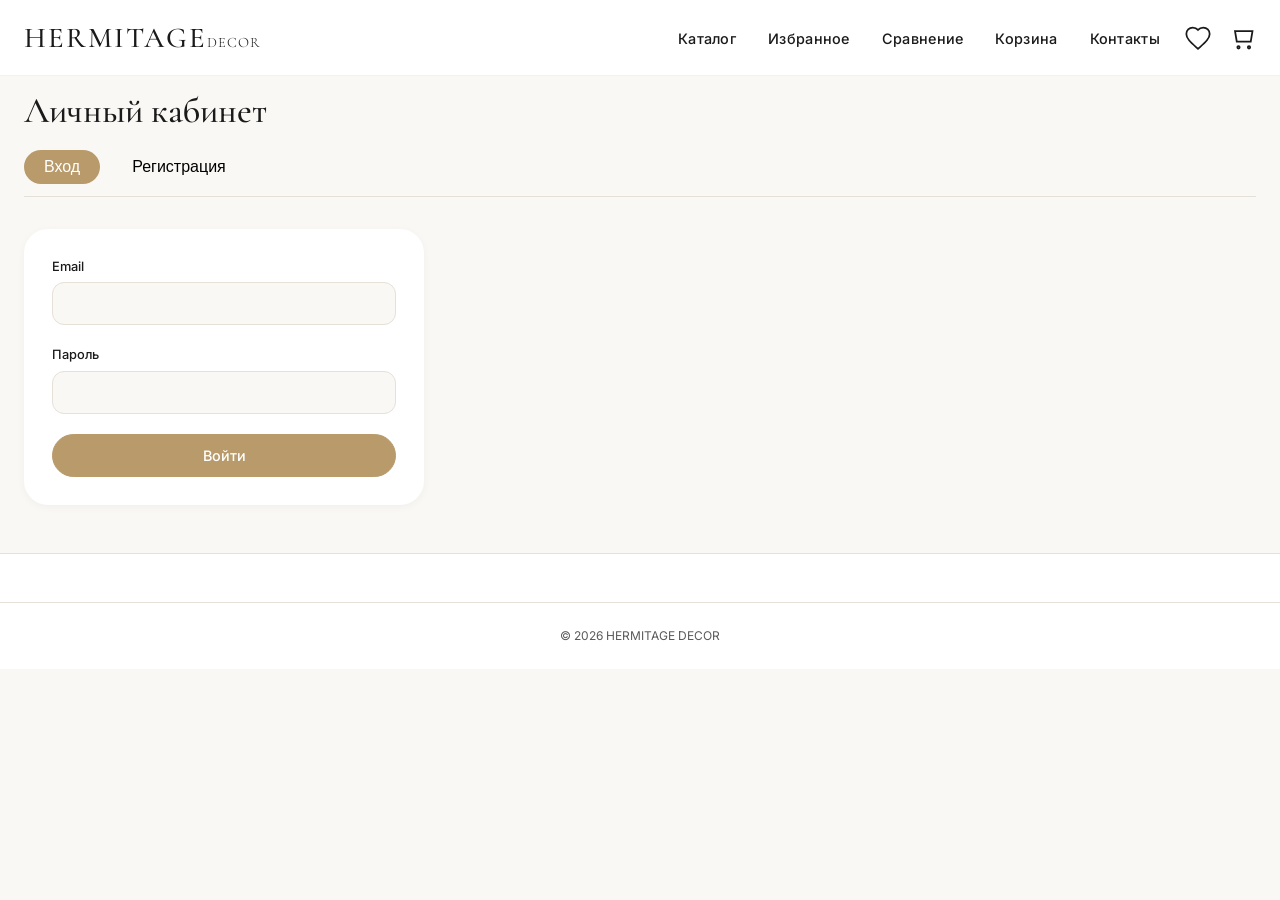
==== commit be37dbd9: "fix: навигация назад, картинки, сравнение и категории в каталоге Исправлен стек навигации, надёжные " ====
--- a/account.html
+++ b/account.html
@@ -108,6 +108,7 @@
       if (favProducts.length) {
         favGrid.innerHTML = favProducts.map((p) => renderProductCard(p)).join('');
         initFavButtons(favGrid);
+        initProductCardImages(favGrid);
       } else {
         favGrid.innerHTML = '<div class="empty-state"><p>Избранное пусто</p></div>';
       }
--- a/css/styles.css
+++ b/css/styles.css
@@ -1,1737 +1,1699 @@
-/* HERMITAGE DECOR — Mobile-first premium boutique */
-
-:root {
-  --bg: #faf8f5;
-  --text: #222222;
-  --text-secondary: #6b6b6b;
-  --accent: #b08d57;
-  --accent-dark: #8f7144;
-  --white: #ffffff;
-  --shadow: 0 4px 24px rgba(34, 34, 34, 0.06);
-  --shadow-hover: 0 8px 32px rgba(34, 34, 34, 0.08);
-  --radius: 4px;
-  --header-h: 64px;
-  --font-display: 'Cormorant Garamond', Georgia, serif;
-  --font-body: 'Inter', system-ui, sans-serif;
-  --transition: 0.35s cubic-bezier(0.4, 0, 0.2, 1);
-}
-
-*,
-*::before,
-*::after {
-  box-sizing: border-box;
+/* RESET & BASE */
+* {
   margin: 0;
   padding: 0;
-}
-
-html {
-  scroll-behavior: smooth;
-  -webkit-text-size-adjust: 100%;
+  box-sizing: border-box;
+}
+
+:root {
+  --bg-light: #faf8f5;
+  --white: #ffffff;
+  --text-dark: #1a1a1a;
+  --text-secondary: #5a5a5a;
+  --gold: #b89a6b;
+  --gold-dark: #9e7a4a;
+  --border: #e5e0d8;
+  --shadow: 0 8px 30px rgba(0, 0, 0, 0.08);
+  --shadow-sm: 0 2px 8px rgba(0, 0, 0, 0.04);
+  --font-main: 'Inter', sans-serif;
+  --font-display: 'Cormorant Garamond', serif;
+  --transition: all 0.25s ease;
+  --header-height: 60px;
 }
 
 body {
-  font-family: var(--font-body);
-  font-size: 15px;
-  line-height: 1.6;
-  color: var(--text);
-  background: var(--bg);
+  font-family: var(--font-main);
+  background: var(--bg-light);
+  color: var(--text-dark);
+  line-height: 1.5;
+  -webkit-font-smoothing: antialiased;
   overflow-x: hidden;
 }
 
-body.nav-open {
-  overflow: hidden;
+a {
+  text-decoration: none;
+  color: inherit;
 }
 
 img {
   max-width: 100%;
-  height: auto;
   display: block;
 }
 
-a {
-  color: inherit;
-  text-decoration: none;
-}
-
-button,
-input,
-select,
-textarea {
-  font: inherit;
-  color: inherit;
-}
-
-ul {
+/* HEADER */
+.site-header {
+  position: sticky;
+  top: 0;
+  z-index: 1000;
+  background: rgba(255, 255, 255, 0.96);
+  backdrop-filter: blur(8px);
+  border-bottom: 1px solid rgba(0, 0, 0, 0.05);
+}
+
+.site-header--hero {
+  position: fixed;
+  top: 0;
+  left: 0;
+  right: 0;
+  background: transparent;
+  backdrop-filter: none;
+  border-bottom: 1px solid rgba(255, 255, 255, 0.2);
+}
+
+.site-header--hero.is-scrolled {
+  background: rgba(255, 255, 255, 0.97);
+  backdrop-filter: blur(10px);
+  border-bottom-color: rgba(0, 0, 0, 0.06);
+  box-shadow: var(--shadow-sm);
+}
+
+.site-header--hero.is-scrolled .logo,
+.site-header--hero.is-scrolled .icon-btn {
+  color: var(--text-dark);
+}
+
+.site-header--hero.is-scrolled .nav-toggle span {
+  background: var(--text-dark);
+}
+
+.site-header--hero.is-scrolled .site-nav a {
+  color: var(--text-dark);
+}
+
+.site-header--hero .logo,
+.site-header--hero .icon-btn {
+  color: white;
+}
+
+.site-header__inner {
+  max-width: 1400px;
+  margin: 0 auto;
+  padding: 16px 24px;
+  display: flex;
+  align-items: center;
+  justify-content: space-between;
+  gap: 24px;
+}
+
+.logo {
+  font-family: var(--font-display);
+  font-size: 1.8rem;
+  font-weight: 500;
+  letter-spacing: 2px;
+}
+
+.logo span {
+  font-weight: 300;
+  font-size: 0.9rem;
+  letter-spacing: 1px;
+}
+
+/* НАВИГАЦИЯ — ИСПРАВЛЕНО */
+.nav-toggle {
+  display: none;
+  background: none;
+  border: none;
+  width: 30px;
+  height: 24px;
+  flex-direction: column;
+  justify-content: space-between;
+  cursor: pointer;
+  z-index: 102;
+}
+
+.nav-toggle span {
+  display: block;
+  height: 2px;
+  width: 100%;
+  background: currentColor;
+  transition: var(--transition);
+}
+
+.site-header--hero .nav-toggle span {
+  background: white;
+}
+
+.site-nav {
+  margin-left: auto;
+}
+
+.site-nav ul {
+  display: flex;
+  gap: 32px;
   list-style: none;
 }
 
-h1, h2, h3, h4 {
+.site-nav a {
+  font-size: 0.9rem;
+  font-weight: 500;
+  letter-spacing: 0.3px;
+  transition: var(--transition);
+  white-space: nowrap;
+}
+
+.site-nav a:hover {
+  color: var(--gold);
+}
+
+.site-header--hero .site-nav a {
+  color: rgba(255, 255, 255, 0.85);
+}
+
+.site-header--hero .site-nav a:hover {
+  color: white;
+}
+
+.header-actions {
+  display: flex;
+  gap: 16px;
+  align-items: center;
+}
+
+.icon-btn {
+  background: none;
+  border: none;
+  cursor: pointer;
+  width: 28px;
+  height: 28px;
+  position: relative;
+  color: var(--text-dark);
+}
+
+.site-header--hero .icon-btn {
+  color: white;
+}
+
+.badge-count {
+  position: absolute;
+  top: -6px;
+  right: -8px;
+  background: var(--gold);
+  color: white;
+  font-size: 10px;
+  font-weight: 600;
+  padding: 2px 6px;
+  border-radius: 20px;
+  min-width: 18px;
+  text-align: center;
+}
+
+/* МОБИЛЬНОЕ МЕНЮ — ИСПРАВЛЕНО */
+@media (max-width: 992px) {
+  .nav-toggle {
+    display: flex;
+  }
+
+  .site-nav {
+    position: fixed;
+    top: 0;
+    left: -100%;
+    width: 85%;
+    max-width: 320px;
+    height: 100vh;
+    background: var(--white);
+    margin: 0;
+    padding: 80px 24px 32px;
+    transition: left 0.3s ease;
+    z-index: 101;
+    box-shadow: 2px 0 20px rgba(0, 0, 0, 0.1);
+    overflow-y: auto;
+  }
+
+  .site-nav.is-open {
+    left: 0;
+  }
+
+  .site-nav ul {
+    flex-direction: column;
+    gap: 20px;
+  }
+
+  .site-nav a {
+    font-size: 1.1rem;
+    color: var(--text-dark) !important;
+    white-space: normal;
+  }
+
+  .site-nav a:hover {
+    color: var(--gold) !important;
+  }
+
+  body.nav-open {
+    overflow: hidden;
+  }
+
+  body.nav-open::after {
+    content: '';
+    position: fixed;
+    inset: 0;
+    background: rgba(0, 0, 0, 0.45);
+    z-index: 100;
+  }
+
+  .site-header__inner {
+    padding: 12px 20px;
+  }
+}
+
+/* HERO */
+.hero {
+  position: relative;
+  min-height: 90vh;
+  display: flex;
+  align-items: center;
+  justify-content: center;
+  text-align: center;
+  color: white;
+  padding: 120px 24px;
+}
+
+.hero__bg {
+  position: absolute;
+  inset: 0;
+  z-index: 0;
+}
+
+.hero__bg img {
+  width: 100%;
+  height: 100%;
+  object-fit: cover;
+}
+
+.hero__overlay {
+  position: absolute;
+  inset: 0;
+  background: rgba(0, 0, 0, 0.35);
+  z-index: 1;
+}
+
+.hero__content {
+  position: relative;
+  z-index: 2;
+  max-width: 800px;
+}
+
+.hero__title {
   font-family: var(--font-display);
-  font-weight: 500;
-  line-height: 1.2;
-}
-
-.container {
-  width: 100%;
-  max-width: 1280px;
-  margin: 0 auto;
-  padding: 0 20px;
-}
-
-.section {
-  padding: 56px 0;
-}
-
-.section__title {
-  font-size: clamp(28px, 6vw, 42px);
-  letter-spacing: 0.02em;
-  margin-bottom: 8px;
-}
-
-.section__subtitle {
-  color: var(--text-secondary);
-  font-size: 14px;
+  font-size: clamp(3rem, 8vw, 5.5rem);
+  font-weight: 400;
+  letter-spacing: 6px;
+  margin-bottom: 20px;
+}
+
+.hero__tagline {
+  font-size: 1.2rem;
   margin-bottom: 32px;
-  letter-spacing: 0.04em;
-  text-transform: uppercase;
-}
-
-/* Buttons */
+  opacity: 0.9;
+}
+
+/* BUTTONS */
 .btn {
   display: inline-flex;
   align-items: center;
   justify-content: center;
+  padding: 12px 28px;
+  border-radius: 40px;
+  font-weight: 500;
+  font-size: 0.9rem;
+  transition: var(--transition);
+  cursor: pointer;
+  border: 1px solid transparent;
+  background: none;
+  font-family: inherit;
+}
+
+.btn--primary {
+  background: var(--gold);
+  color: white;
+  border-color: var(--gold);
+}
+
+.btn--primary:hover {
+  background: var(--gold-dark);
+  border-color: var(--gold-dark);
+}
+
+.btn--outline {
+  border-color: var(--text-dark);
+  color: var(--text-dark);
+}
+
+.btn--outline:hover {
+  background: var(--text-dark);
+  color: white;
+}
+
+.btn--ghost {
+  border-color: rgba(255, 255, 255, 0.5);
+  color: white;
+}
+
+.btn--ghost:hover {
+  background: white;
+  color: var(--text-dark);
+  border-color: white;
+}
+
+.btn--whatsapp {
+  background: #25D366;
+  color: white;
+  border: none;
+}
+
+.btn--whatsapp:hover {
+  background: #20b859;
+}
+
+.btn--block {
+  display: flex;
+  width: 100%;
+}
+
+.btn--sm {
+  padding: 8px 20px;
+  font-size: 0.8rem;
+}
+
+.btn-group {
+  display: flex;
+  gap: 16px;
+  flex-wrap: wrap;
+}
+
+.mt-2 {
+  margin-top: 16px;
+}
+
+/* SECTIONS */
+.section {
+  padding: 64px 0;
+}
+
+.container {
+  max-width: 1280px;
+  margin: 0 auto;
+  padding: 0 24px;
+}
+
+.section__subtitle {
+  font-size: 0.8rem;
+  text-transform: uppercase;
+  letter-spacing: 2px;
+  color: var(--gold);
+  margin-bottom: 8px;
+}
+
+.section__title {
+  font-family: var(--font-display);
+  font-size: 2.5rem;
+  font-weight: 500;
+  margin-bottom: 40px;
+  letter-spacing: 1px;
+}
+
+/* CATEGORIES */
+.categories-grid {
+  display: grid;
+  grid-template-columns: repeat(auto-fit, minmax(200px, 1fr));
+  gap: 24px;
+}
+
+.category-card {
+  position: relative;
+  border-radius: 16px;
+  overflow: hidden;
+  aspect-ratio: 1 / 1;
+}
+
+.category-card img {
+  width: 100%;
+  height: 100%;
+  object-fit: cover;
+  transition: transform 0.4s;
+}
+
+.category-card:hover img {
+  transform: scale(1.05);
+}
+
+.category-card__label {
+  position: absolute;
+  bottom: 20px;
+  left: 20px;
+  background: rgba(0, 0, 0, 0.6);
+  backdrop-filter: blur(4px);
+  padding: 6px 16px;
+  border-radius: 30px;
+  color: white;
+  font-size: 0.9rem;
+  font-weight: 500;
+}
+
+/* PRODUCT GRID */
+.products-grid {
+  display: grid;
+  grid-template-columns: repeat(auto-fill, minmax(280px, 1fr));
+  gap: 32px;
+}
+
+.product-card {
+  background: var(--white);
+  border-radius: 16px;
+  overflow: hidden;
+  transition: var(--transition);
+  position: relative;
+  box-shadow: var(--shadow-sm);
+}
+
+.product-card:hover {
+  transform: translateY(-6px);
+  box-shadow: var(--shadow);
+}
+
+.product-card__image,
+.product-card__media {
+  display: block;
+  aspect-ratio: 4 / 5;
+  overflow: hidden;
+  position: relative;
+}
+
+.product-card__image img,
+.product-card__media img {
+  width: 100%;
+  height: 100%;
+  min-height: 0;
+  object-fit: cover;
+  transition: transform 0.4s;
+  background: #ece8e2;
+}
+
+.product-card:hover .product-card__image img,
+.product-card:hover .product-card__media img {
+  transform: scale(1.03);
+}
+
+.product-card__media .badge,
+.badge {
+  position: absolute;
+  top: 10px;
+  left: 10px;
+  z-index: 1;
+  font-size: 0.65rem;
+  padding: 3px 10px;
+  border-radius: 20px;
+  font-weight: 500;
+  color: white;
+}
+
+.badge--new {
+  background: var(--gold);
+}
+
+.badge--sale {
+  background: #8b4a4a;
+}
+
+.product-card__body {
+  padding: 14px 14px 16px;
+  position: relative;
+}
+
+.product-card__fav {
+  position: absolute;
+  top: 12px;
+  right: 12px;
+  background: rgba(255, 255, 255, 0.92);
+  border: none;
+  width: 36px;
+  height: 36px;
+  border-radius: 50%;
+  display: flex;
+  align-items: center;
+  justify-content: center;
+  cursor: pointer;
+  color: var(--text-secondary);
+  box-shadow: var(--shadow-sm);
+}
+
+.product-card__fav.is-active {
+  color: #c45c5c;
+}
+
+.product-card__badge {
+  position: absolute;
+  top: 12px;
+  left: 12px;
+  background: var(--gold);
+  color: white;
+  font-size: 0.7rem;
+  padding: 4px 12px;
+  border-radius: 20px;
+  font-weight: 500;
+}
+
+.product-card__content {
+  padding: 16px;
+}
+
+.product-card__title {
+  font-size: 1rem;
+  font-weight: 500;
+  margin-bottom: 4px;
+}
+
+.product-card__meta {
+  font-size: 0.7rem;
+  color: var(--text-secondary);
+  margin-bottom: 8px;
+}
+
+.product-card__price {
+  font-weight: 600;
+  font-size: 1.2rem;
+  color: var(--gold-dark);
+  margin-bottom: 12px;
+}
+
+.product-card__actions {
+  display: flex;
   gap: 8px;
-  padding: 14px 28px;
-  font-size: 12px;
-  font-weight: 500;
-  letter-spacing: 0.12em;
-  text-transform: uppercase;
-  border: 1px solid transparent;
-  border-radius: var(--radius);
+}
+
+.product-card__actions .btn {
+  flex: 1;
+  padding: 8px 12px;
+  font-size: 0.8rem;
+}
+
+.icon-fav {
+  background: none;
+  border: 1px solid var(--border);
+  border-radius: 40px;
+  padding: 6px 12px;
   cursor: pointer;
+  font-size: 0.8rem;
   transition: var(--transition);
-  background: transparent;
-}
-
-.btn--primary {
-  background: var(--accent);
-  color: var(--white);
-  border-color: var(--accent);
-}
-
-.btn--primary:hover {
-  background: var(--accent-dark);
-  border-color: var(--accent-dark);
-}
-
-.btn--outline {
-  border-color: var(--text);
-  color: var(--text);
-}
-
-.btn--outline:hover {
-  background: var(--text);
-  color: var(--white);
-}
-
-.btn--ghost {
-  border-color: rgba(255, 255, 255, 0.6);
-  color: var(--white);
-}
-
-.btn--ghost:hover {
+}
+
+.icon-fav.is-active {
+  background: var(--gold);
+  border-color: var(--gold);
+  color: white;
+}
+
+/* SLIDER */
+.slider {
+  position: relative;
+}
+
+.slider__header {
+  display: flex;
+  justify-content: space-between;
+  align-items: flex-end;
+  flex-wrap: wrap;
+  margin-bottom: 32px;
+}
+
+.slider__nav {
+  display: flex;
+  gap: 12px;
+}
+
+.slider__btn {
+  width: 44px;
+  height: 44px;
+  border-radius: 50%;
   background: var(--white);
-  color: var(--text);
-}
-
-.btn--whatsapp {
-  background: #25d366;
-  color: var(--white);
-  border-color: #25d366;
-}
-
-.btn--whatsapp:hover {
-  filter: brightness(0.95);
-}
-
-.btn--sm {
-  padding: 10px 20px;
-  font-size: 11px;
-}
-
-.btn--block {
+  border: 1px solid var(--border);
+  cursor: pointer;
+  font-size: 1.2rem;
+  transition: var(--transition);
+}
+
+.slider__btn:hover {
+  background: var(--gold);
+  color: white;
+  border-color: var(--gold);
+}
+
+.slider__track {
+  display: flex;
+  gap: 24px;
+  overflow-x: auto;
+  scroll-behavior: smooth;
+  scrollbar-width: none;
+  padding-bottom: 8px;
+}
+
+.slider__track::-webkit-scrollbar {
+  display: none;
+}
+
+.slider__track .product-card {
+  flex: 0 0 280px;
+}
+
+/* COUNTRIES */
+.countries-grid {
+  display: grid;
+  grid-template-columns: repeat(auto-fit, minmax(150px, 1fr));
+  gap: 20px;
+}
+
+.country-card {
+  text-align: center;
+  border-radius: 16px;
+  overflow: hidden;
+  background: var(--white);
+  transition: var(--transition);
+}
+
+.country-card img {
   width: 100%;
-}
-
-.btn-group {
+  aspect-ratio: 1 / 1;
+  object-fit: cover;
+}
+
+.country-card__label {
+  display: block;
+  padding: 12px;
+  font-weight: 500;
+}
+
+/* PROMO BANNER */
+.promo-banner {
+  position: relative;
+  display: block;
+  border-radius: 24px;
+  overflow: hidden;
+  min-height: 280px;
+  display: flex;
+  align-items: center;
+  justify-content: center;
+  text-align: center;
+  color: white;
+}
+
+.promo-banner__bg {
+  position: absolute;
+  inset: 0;
+}
+
+.promo-banner__bg img {
+  width: 100%;
+  height: 100%;
+  object-fit: cover;
+}
+
+.promo-banner__overlay {
+  position: absolute;
+  inset: 0;
+  background: rgba(0, 0, 0, 0.45);
+}
+
+.promo-banner div:last-child {
+  position: relative;
+  z-index: 2;
+}
+
+.promo-banner h3 {
+  font-family: var(--font-display);
+  font-size: 2rem;
+  margin-bottom: 16px;
+}
+
+/* BRANDS */
+.brands-wrap {
+  overflow: hidden;
+  white-space: nowrap;
+  position: relative;
+}
+
+.brands-track {
+  display: inline-flex;
+  gap: 48px;
+  animation: scrollBrands 30s linear infinite;
+}
+
+.brand-item {
+  font-size: 1.2rem;
+  font-weight: 500;
+  color: var(--text-secondary);
+  letter-spacing: 1px;
+}
+
+@keyframes scrollBrands {
+  0% { transform: translateX(0); }
+  100% { transform: translateX(-50%); }
+}
+
+/* ABOUT */
+.about-block {
+  display: grid;
+  grid-template-columns: 1fr 1fr;
+  gap: 48px;
+  align-items: center;
+}
+
+.about-block__image img {
+  border-radius: 24px;
+  width: 100%;
+  height: auto;
+}
+
+.advantages {
+  display: grid;
+  grid-template-columns: 1fr 1fr;
+  gap: 24px;
+  margin-top: 32px;
+}
+
+.advantage-item h4 {
+  font-weight: 600;
+  margin-bottom: 8px;
+}
+
+.advantage-item p {
+  font-size: 0.8rem;
+  color: var(--text-secondary);
+}
+
+/* FOOTER */
+.site-footer {
+  background: var(--white);
+  border-top: 1px solid var(--border);
+  padding: 48px 0 24px;
+  margin-top: 48px;
+}
+
+.footer-grid {
+  display: grid;
+  grid-template-columns: repeat(auto-fit, minmax(200px, 1fr));
+  gap: 48px;
+  margin-bottom: 32px;
+}
+
+.footer-logo {
+  font-family: var(--font-display);
+  font-size: 1.5rem;
+  font-weight: 500;
+}
+
+.footer-contacts p,
+.footer-links a {
+  display: block;
+  margin-bottom: 12px;
+  font-size: 0.85rem;
+  color: var(--text-secondary);
+}
+
+.footer-links a:hover {
+  color: var(--gold);
+}
+
+.footer-copy {
+  text-align: center;
+  font-size: 0.75rem;
+  color: var(--text-secondary);
+  padding-top: 24px;
+  border-top: 1px solid var(--border);
+}
+
+/* CART PAGE */
+.cart-layout {
+  display: grid;
+  grid-template-columns: 1fr 380px;
+  gap: 40px;
+}
+
+.cart-list {
+  border-radius: 20px;
+  background: var(--white);
+  overflow: hidden;
+}
+
+.cart-item {
+  display: flex;
+  gap: 20px;
+  padding: 20px;
+  border-bottom: 1px solid var(--border);
+}
+
+.cart-item__img {
+  width: 100px;
+  height: 100px;
+  flex-shrink: 0;
+  border-radius: 12px;
+  overflow: hidden;
+}
+
+.cart-item__img img {
+  width: 100%;
+  height: 100%;
+  object-fit: cover;
+}
+
+.cart-item__info {
+  flex: 1;
+}
+
+.qty-control {
+  display: inline-flex;
+  align-items: center;
+  gap: 12px;
+  margin: 12px 0;
+}
+
+.qty-control button {
+  width: 28px;
+  height: 28px;
+  border-radius: 50%;
+  border: 1px solid var(--border);
+  background: white;
+  cursor: pointer;
+}
+
+.cart-remove {
+  background: none;
+  border: none;
+  color: var(--text-secondary);
+  font-size: 0.75rem;
+  cursor: pointer;
+  text-decoration: underline;
+}
+
+.checkout-form {
+  background: var(--white);
+  padding: 28px;
+  border-radius: 24px;
+  box-shadow: var(--shadow-sm);
+}
+
+.form-group {
+  margin-bottom: 20px;
+}
+
+.form-group label {
+  display: block;
+  font-size: 0.8rem;
+  font-weight: 500;
+  margin-bottom: 6px;
+}
+
+.form-group input,
+.form-group select {
+  width: 100%;
+  padding: 12px;
+  border: 1px solid var(--border);
+  border-radius: 12px;
+  font-family: inherit;
+  font-size: 0.9rem;
+  background: var(--bg-light);
+}
+
+/* EMPTY STATE */
+.empty-state {
+  text-align: center;
+  padding: 64px 24px;
+  background: var(--white);
+  border-radius: 24px;
+}
+
+.empty-state h2 {
+  font-family: var(--font-display);
+  font-size: 1.8rem;
+  margin-bottom: 12px;
+}
+
+.empty-state p {
+  color: var(--text-secondary);
+  margin-bottom: 24px;
+}
+
+/* PRODUCT PAGE */
+.product-layout {
+  display: grid;
+  grid-template-columns: 1fr 1fr;
+  gap: 48px;
+  max-width: 1280px;
+  margin: 0 auto;
+  padding: 32px 24px;
+}
+
+.product-gallery__main {
+  border-radius: 24px;
+  overflow: hidden;
+  background: #f0f0f0;
+  margin-bottom: 16px;
+}
+
+.product-gallery__main img {
+  width: 100%;
+  height: auto;
+}
+
+.product-gallery__thumbs {
+  display: flex;
+  gap: 12px;
+}
+
+.product-gallery__thumbs button {
+  width: 80px;
+  border: 2px solid transparent;
+  border-radius: 12px;
+  overflow: hidden;
+  cursor: pointer;
+  background: none;
+  padding: 0;
+}
+
+.product-gallery__thumbs button.is-active {
+  border-color: var(--gold);
+}
+
+.product-info h1 {
+  font-family: var(--font-display);
+  font-size: 2rem;
+  font-weight: 500;
+  margin-bottom: 16px;
+}
+
+.product-info__price {
+  font-size: 1.8rem;
+  font-weight: 600;
+  color: var(--gold-dark);
+  margin-bottom: 24px;
+}
+
+.product-specs {
+  background: var(--bg-light);
+  padding: 20px;
+  border-radius: 20px;
+  margin: 20px 0;
+}
+
+.product-specs dl {
+  display: grid;
+  grid-template-columns: 110px 1fr;
+  gap: 10px;
+  font-size: 0.85rem;
+}
+
+.product-specs dt {
+  font-weight: 600;
+  color: var(--text-secondary);
+}
+
+.product-actions {
   display: flex;
   flex-direction: column;
   gap: 12px;
-}
-
-/* Header */
-.site-header {
+  margin: 24px 0;
+}
+
+/* TABS */
+.tabs__nav {
+  display: flex;
+  gap: 24px;
+  border-bottom: 1px solid var(--border);
+  margin-bottom: 20px;
+}
+
+.tabs__nav button {
+  background: none;
+  border: none;
+  padding: 12px 0;
+  font-size: 1rem;
+  cursor: pointer;
+  font-weight: 500;
+  color: var(--text-secondary);
+}
+
+.tabs__nav button.is-active {
+  color: var(--gold);
+  border-bottom: 2px solid var(--gold);
+}
+
+.tabs__panel {
+  display: none;
+}
+
+.tabs__panel.is-active {
+  display: block;
+}
+
+.specs-table {
+  width: 100%;
+  border-collapse: collapse;
+}
+
+.specs-table td {
+  padding: 12px 0;
+  border-bottom: 1px solid var(--border);
+}
+
+.specs-table td:first-child {
+  font-weight: 600;
+  width: 140px;
+}
+
+/* FILTERS PANEL */
+.filters-toggle {
+  display: none;
+  background: var(--white);
+  border: 1px solid var(--border);
+  padding: 12px;
+  border-radius: 40px;
+  font-weight: 500;
+  cursor: pointer;
+  margin-bottom: 20px;
+}
+
+.filters-panel {
+  background: var(--white);
+  padding: 24px;
+  border-radius: 20px;
+  align-self: start;
+  position: sticky;
+  top: 100px;
+}
+
+.filter-group {
+  margin-bottom: 20px;
+}
+
+.filter-group label {
+  display: block;
+  font-size: 0.8rem;
+  font-weight: 500;
+  margin-bottom: 6px;
+}
+
+.filter-group input,
+.filter-group select {
+  width: 100%;
+  padding: 10px;
+  border: 1px solid var(--border);
+  border-radius: 12px;
+  font-family: inherit;
+}
+
+.catalog-layout {
+  display: grid;
+  grid-template-columns: 280px 1fr;
+  gap: 32px;
+}
+
+.catalog-toolbar {
+  display: flex;
+  justify-content: space-between;
+  align-items: center;
+  flex-wrap: wrap;
+  gap: 16px;
+}
+
+.catalog-categories {
+  margin-bottom: 20px;
+}
+
+.catalog-categories__label {
+  font-size: 0.75rem;
+  letter-spacing: 1px;
+  text-transform: uppercase;
+  color: var(--gold);
+  margin-bottom: 10px;
+}
+
+.catalog-categories__scroll {
+  display: flex;
+  gap: 8px;
+  overflow-x: auto;
+  padding-bottom: 4px;
+  scrollbar-width: none;
+  -webkit-overflow-scrolling: touch;
+}
+
+.catalog-categories__scroll::-webkit-scrollbar {
+  display: none;
+}
+
+.catalog-chip {
+  flex: 0 0 auto;
+  padding: 8px 16px;
+  border-radius: 999px;
+  border: 1px solid var(--border);
+  background: var(--white);
+  font-size: 0.85rem;
+  white-space: nowrap;
+  transition: var(--transition);
+}
+
+.catalog-chip:hover,
+.catalog-chip.is-active {
+  border-color: var(--gold);
+  background: var(--gold);
+  color: white;
+}
+
+#sort-select {
+  padding: 10px 16px;
+  border-radius: 40px;
+  border: 1px solid var(--border);
+  background: var(--white);
+  font-family: inherit;
+}
+
+/* BREADCRUMBS */
+.breadcrumbs {
+  padding: 16px 24px;
+  font-size: 0.8rem;
+  color: var(--text-secondary);
+}
+
+.breadcrumbs a:hover {
+  color: var(--gold);
+}
+
+/* INNER PAGES */
+.page-header {
+  padding: 20px 0 12px;
+}
+
+.page-header h1 {
+  font-family: var(--font-display);
+  font-size: clamp(1.75rem, 5vw, 2.25rem);
+  font-weight: 500;
+}
+
+.page-toolbar {
+  background: var(--bg-light);
+  border-bottom: 1px solid var(--border);
+  position: sticky;
+  top: var(--header-height, 56px);
+  z-index: 90;
+}
+
+.page-toolbar__inner {
+  display: flex;
+  align-items: center;
+  min-height: 44px;
+  padding-top: 8px;
+  padding-bottom: 8px;
+}
+
+.page-back {
+  display: inline-flex;
+  align-items: center;
+  gap: 6px;
+  font-size: 0.9rem;
+  font-weight: 500;
+  color: var(--text-secondary);
+  transition: color 0.2s;
+}
+
+.page-back:hover {
+  color: var(--gold-dark);
+}
+
+.page-inner .page-header {
+  padding-top: 8px;
+}
+
+.filters-backdrop {
+  display: none;
+  position: fixed;
+  inset: 0;
+  background: rgba(0, 0, 0, 0.4);
+  z-index: 140;
+}
+
+.filters-backdrop.is-open {
+  display: block;
+}
+
+body.filters-open {
+  overflow: hidden;
+}
+
+/* SEARCH PANEL */
+.search-panel {
   position: fixed;
   top: 0;
   left: 0;
   right: 0;
-  z-index: 1000;
-  height: var(--header-h);
-  display: flex;
-  align-items: center;
-  transition: var(--transition);
-}
-
-.site-header.is-scrolled,
-.site-header--solid {
-  background: rgba(250, 248, 245, 0.96);
-  backdrop-filter: blur(12px);
+  background: white;
+  padding: 16px;
+  z-index: 200;
+  transform: translateY(-100%);
+  transition: transform 0.3s;
   box-shadow: var(--shadow);
 }
 
-.site-header--hero {
-  color: var(--white);
-}
-
-.site-header--hero.is-scrolled {
-  color: var(--text);
-}
-
-.site-header__inner {
-  display: flex;
-  align-items: center;
-  justify-content: space-between;
-  width: 100%;
-  max-width: 1280px;
-  margin: 0 auto;
-  padding: 0 20px;
-}
-
-.logo {
-  font-family: var(--font-display);
-  font-size: 18px;
-  letter-spacing: 0.2em;
-  font-weight: 500;
-}
-
-.logo span {
-  display: block;
-  font-size: 9px;
-  letter-spacing: 0.35em;
-  opacity: 0.85;
-  font-family: var(--font-body);
-  font-weight: 400;
-  text-transform: uppercase;
-}
-
-.nav-toggle {
-  width: 44px;
-  height: 44px;
-  border: none;
-  background: none;
-  cursor: pointer;
-  display: flex;
-  flex-direction: column;
-  justify-content: center;
-  gap: 6px;
-  padding: 10px;
-}
-
-.nav-toggle span {
-  display: block;
-  height: 1px;
-  background: currentColor;
-  transition: var(--transition);
-}
-
-.site-nav {
-  position: fixed;
-  inset: var(--header-h) 0 0 0;
-  background: var(--bg);
-  padding: 32px 24px;
-  transform: translateX(100%);
-  transition: var(--transition);
-  overflow-y: auto;
-  z-index: 999;
-}
-
-.site-nav.is-open {
-  transform: translateX(0);
-}
-
-.site-nav ul {
-  display: flex;
-  flex-direction: column;
-  gap: 20px;
-}
-
-.site-nav a {
-  font-size: 18px;
-  font-family: var(--font-display);
-  letter-spacing: 0.05em;
-}
-
-.header-actions {
-  display: flex;
-  align-items: center;
-  gap: 4px;
-}
-
-.icon-btn {
-  width: 44px;
-  height: 44px;
-  border: none;
-  background: none;
-  cursor: pointer;
-  display: flex;
-  align-items: center;
-  justify-content: center;
-  position: relative;
-  color: inherit;
-}
-
-.icon-btn svg {
-  width: 22px;
-  height: 22px;
-}
-
-.badge-count {
-  position: absolute;
-  top: 6px;
-  right: 6px;
-  min-width: 16px;
-  height: 16px;
-  padding: 0 4px;
-  font-size: 10px;
-  font-weight: 600;
-  background: var(--accent);
-  color: var(--white);
-  border-radius: 50%;
-  display: flex;
-  align-items: center;
-  justify-content: center;
-}
-
-.badge-count[hidden] {
-  display: none;
-}
-
-/* Search panel */
-.search-panel {
-  position: fixed;
-  inset: 0;
-  background: rgba(34, 34, 34, 0.5);
-  z-index: 1100;
-  display: flex;
-  align-items: flex-start;
-  padding: calc(var(--header-h) + 16px) 20px 20px;
-  opacity: 0;
-  visibility: hidden;
-  transition: var(--transition);
-}
-
 .search-panel.is-open {
-  opacity: 1;
-  visibility: visible;
+  transform: translateY(0);
 }
 
 .search-panel__box {
-  width: 100%;
+  display: flex;
+  gap: 12px;
   max-width: 600px;
   margin: 0 auto;
+}
+
+.search-panel__box input {
+  flex: 1;
+  padding: 12px 16px;
+  border: 1px solid var(--border);
+  border-radius: 40px;
+  font-size: 1rem;
+}
+
+/* COMPARE TABLE */
+.compare-table-wrap {
+  overflow-x: auto;
+  -webkit-overflow-scrolling: touch;
+}
+
+.compare-table {
+  width: 100%;
+  min-width: 640px;
+  border-collapse: collapse;
+  background: var(--white);
+  border-radius: 20px;
+  overflow: hidden;
+}
+
+.compare-table th,
+.compare-table td {
+  padding: 16px;
+  border: 1px solid var(--border);
+  vertical-align: top;
+  text-align: left;
+}
+
+.compare-table th:first-child,
+.compare-table td:first-child {
+  background: #f8f6f2;
+  font-weight: 600;
+}
+
+.compare-product-img {
+  width: 80px;
+  height: 80px;
+  object-fit: cover;
+  border-radius: 10px;
+  margin-bottom: 8px;
+}
+
+.scroll-hint {
+  display: block;
+  text-align: center;
+  font-size: 12px;
+  color: var(--text-secondary);
+  margin-bottom: 12px;
+}
+
+@media (min-width: 993px) {
+  .scroll-hint {
+    display: none;
+  }
+}
+
+#toggle-compare.is-active {
+  border-color: var(--gold);
+  color: var(--gold-dark);
+}
+
+/* ORDER CARD */
+.order-card {
   background: var(--white);
   padding: 20px;
-  box-shadow: var(--shadow-hover);
-  display: flex;
-  gap: 12px;
-}
-
-.search-panel input {
-  flex: 1;
-  border: none;
-  border-bottom: 1px solid #e8e4df;
-  padding: 12px 0;
-  outline: none;
-}
-
-/* Hero */
-.hero {
-  min-height: 100vh;
-  min-height: 100dvh;
-  display: flex;
-  align-items: center;
-  justify-content: center;
-  text-align: center;
-  position: relative;
-  color: var(--white);
-  padding: calc(var(--header-h) + 40px) 20px 60px;
-}
-
-.hero__bg {
-  position: absolute;
-  inset: 0;
-  z-index: -1;
-}
-
-.hero__bg img {
-  width: 100%;
-  height: 100%;
-  object-fit: cover;
-}
-
-.hero__overlay {
-  position: absolute;
-  inset: 0;
-  background: linear-gradient(
-    to bottom,
-    rgba(34, 34, 34, 0.35) 0%,
-    rgba(34, 34, 34, 0.55) 100%
-  );
-}
-
-.hero__content {
-  position: relative;
-  max-width: 640px;
-}
-
-.hero__title {
-  font-size: clamp(36px, 10vw, 64px);
-  letter-spacing: 0.15em;
-  font-weight: 400;
+  border-radius: 16px;
   margin-bottom: 16px;
-}
-
-.hero__tagline {
-  font-size: 15px;
-  letter-spacing: 0.08em;
-  opacity: 0.92;
-  margin-bottom: 36px;
-  font-weight: 300;
-}
-
-/* Categories grid */
-.categories-grid {
-  display: grid;
-  grid-template-columns: 1fr 1fr;
-  gap: 12px;
-}
-
-.category-card {
-  position: relative;
-  aspect-ratio: 3/4;
-  overflow: hidden;
-  border-radius: var(--radius);
-  background: var(--white);
-  box-shadow: var(--shadow);
-}
-
-.category-card img {
-  width: 100%;
-  height: 100%;
-  object-fit: cover;
-  transition: transform 0.6s ease;
-}
-
-.category-card:hover img {
-  transform: scale(1.05);
-}
-
-.category-card__label {
-  position: absolute;
-  bottom: 0;
-  left: 0;
-  right: 0;
-  padding: 20px 16px;
-  background: linear-gradient(transparent, rgba(34, 34, 34, 0.65));
-  color: var(--white);
-  font-family: var(--font-display);
-  font-size: 20px;
-  letter-spacing: 0.08em;
-}
-
-/* Countries */
-.countries-grid {
-  display: grid;
-  gap: 16px;
-}
-
-.country-card {
-  position: relative;
-  aspect-ratio: 16/10;
-  overflow: hidden;
-  border-radius: var(--radius);
-  box-shadow: var(--shadow);
-}
-
-.country-card img {
-  width: 100%;
-  height: 100%;
-  object-fit: cover;
-  transition: transform 0.6s ease;
-}
-
-.country-card:hover img {
-  transform: scale(1.04);
-}
-
-.country-card__label {
-  position: absolute;
-  inset: 0;
-  display: flex;
-  align-items: center;
-  justify-content: center;
-  font-family: var(--font-display);
-  font-size: 32px;
-  color: var(--white);
-  letter-spacing: 0.2em;
-  background: rgba(34, 34, 34, 0.25);
-}
-
-/* Slider */
-.slider {
-  position: relative;
-}
-
-.slider__header {
-  display: flex;
-  justify-content: space-between;
-  align-items: flex-end;
-  margin-bottom: 24px;
-}
-
-.slider__nav {
-  display: flex;
-  gap: 8px;
-}
-
-.slider__btn {
-  width: 44px;
-  height: 44px;
-  border: 1px solid #e0dcd6;
-  background: var(--white);
-  cursor: pointer;
-  display: flex;
-  align-items: center;
-  justify-content: center;
-  border-radius: var(--radius);
-  transition: var(--transition);
-}
-
-.slider__btn:hover {
-  border-color: var(--accent);
-  color: var(--accent);
-}
-
-.slider__track {
-  display: flex;
-  gap: 16px;
-  overflow-x: auto;
-  scroll-snap-type: x mandatory;
-  -webkit-overflow-scrolling: touch;
-  scrollbar-width: none;
-  padding-bottom: 8px;
-}
-
-.slider__track::-webkit-scrollbar {
-  display: none;
-}
-
-.slider__track .product-card {
-  flex: 0 0 min(88vw, 300px);
-  scroll-snap-align: start;
-  max-width: min(88vw, 300px);
-}
-
-/* Product card */
-.product-card {
-  background: var(--white);
-  border-radius: var(--radius);
-  box-shadow: var(--shadow);
-  overflow: hidden;
-  transition: box-shadow var(--transition);
-}
-
-.product-card:hover {
-  box-shadow: var(--shadow-hover);
-}
-
-.product-card__media {
-  display: block;
-  position: relative;
-  aspect-ratio: 4/5;
-  overflow: hidden;
-}
-
-.product-card__media img {
-  width: 100%;
-  height: 100%;
-  object-fit: cover;
-}
-
-.product-card__body {
-  padding: 20px;
-  position: relative;
-}
-
-.product-card__fav {
-  position: absolute;
-  top: -52px;
-  right: 16px;
-  width: 40px;
-  height: 40px;
-  border-radius: 50%;
-  border: none;
-  background: var(--white);
-  box-shadow: var(--shadow);
-  cursor: pointer;
-  display: flex;
-  align-items: center;
-  justify-content: center;
-  color: var(--text-secondary);
-  transition: var(--transition);
-}
-
-.product-card__fav.is-active {
-  color: var(--accent);
-}
-
-.product-card__title {
-  font-size: 18px;
-  margin-bottom: 6px;
-}
-
-.product-card__title a:hover {
-  color: var(--accent);
-}
-
-.product-card__meta {
+  border: 1px solid var(--border);
+}
+
+.order-card__date {
   font-size: 12px;
   color: var(--text-secondary);
   margin-bottom: 8px;
 }
 
-.product-card__price {
-  font-size: 16px;
-  font-weight: 500;
-  margin-bottom: 16px;
-  letter-spacing: 0.02em;
-}
-
-.badge {
+/* ACCOUNT TABS */
+.account-tabs {
+  display: flex;
+  gap: 12px;
+  margin-bottom: 32px;
+  border-bottom: 1px solid var(--border);
+  padding-bottom: 12px;
+}
+
+.account-tabs button {
+  background: none;
+  border: none;
+  padding: 8px 20px;
+  font-size: 1rem;
+  cursor: pointer;
+  border-radius: 40px;
+}
+
+.account-tabs button.is-active {
+  background: var(--gold);
+  color: white;
+}
+
+.account-panel {
+  display: none;
+}
+
+.account-panel.is-active {
+  display: block;
+}
+
+/* RESPONSIVE */
+@media (max-width: 992px) {
+  .catalog-layout {
+    grid-template-columns: 1fr;
+  }
+
+  .filters-toggle {
+    display: block;
+  }
+
+  .filters-panel {
+    position: fixed;
+    top: 0;
+    right: -100%;
+    width: 85%;
+    max-width: 320px;
+    height: 100vh;
+    z-index: 150;
+    border-radius: 0;
+    overflow-y: auto;
+    transition: right 0.3s;
+    box-shadow: var(--shadow);
+  }
+
+  .filters-panel.is-open {
+    right: 0;
+  }
+
+  .filters-panel__close {
+    position: absolute;
+    top: 16px;
+    right: 16px;
+    background: none;
+    border: none;
+    font-size: 28px;
+    cursor: pointer;
+  }
+
+  .cart-layout {
+    grid-template-columns: 1fr;
+  }
+
+  .product-layout {
+    grid-template-columns: 1fr;
+  }
+
+  .about-block {
+    grid-template-columns: 1fr;
+  }
+
+  .advantages {
+    grid-template-columns: 1fr;
+  }
+}
+
+@media (max-width: 576px) {
+  .container {
+    padding: 0 16px;
+  }
+
+  .section {
+    padding: 36px 0;
+  }
+
+  .section__title {
+    font-size: 1.65rem;
+  }
+
+  .products-grid {
+    gap: 12px;
+  }
+}
+
+
+/* ===== MOBILE & TABLET ===== */
+@media (max-width: 768px) {
+  :root {
+    --header-height: 52px;
+  }
+
+  .breadcrumbs {
+    display: none;
+  }
+
+  .site-header__inner {
+    padding: 10px 16px;
+    padding-top: max(10px, env(safe-area-inset-top));
+    gap: 10px;
+  }
+
+  .logo {
+    font-size: 1.15rem;
+    letter-spacing: 1px;
+  }
+
+  .header-actions {
+    gap: 6px;
+  }
+
+  .icon-btn {
+    width: 26px;
+    height: 26px;
+  }
+
+  .icon-btn svg {
+    width: 22px;
+    height: 22px;
+  }
+
+  .container {
+    padding-left: 16px;
+    padding-right: 16px;
+  }
+
+  .hero {
+    min-height: 85vh;
+    padding: calc(var(--header-height) + 48px) 16px 64px;
+  }
+
+  .hero__title {
+    font-size: 2rem;
+    letter-spacing: 2px;
+  }
+
+  .section {
+    padding: 36px 0;
+  }
+
+  .section__title {
+    font-size: 1.65rem;
+    margin-bottom: 20px;
+  }
+
+  .categories-grid {
+    grid-template-columns: repeat(2, minmax(0, 1fr));
+    gap: 10px;
+  }
+
+  .category-card {
+    aspect-ratio: 3 / 4;
+    border-radius: 12px;
+  }
+
+  .category-card__label {
+    bottom: 10px;
+    left: 10px;
+    font-size: 0.8rem;
+    padding: 4px 12px;
+  }
+
+  .countries-grid {
+    grid-template-columns: repeat(3, minmax(0, 1fr));
+    gap: 10px;
+  }
+
+  .country-card {
+    border-radius: 12px;
+  }
+
+  .country-card img {
+    aspect-ratio: 1 / 1;
+  }
+
+  .country-card__label {
+    padding: 8px 4px;
+    font-size: 0.8rem;
+  }
+
+  .products-grid {
+    grid-template-columns: repeat(2, minmax(0, 1fr));
+    gap: 12px;
+  }
+
+  .products-grid .product-card__body .btn {
+    display: none;
+  }
+
+  .product-card {
+    border-radius: 12px;
+  }
+
+  .product-card__media,
+  .product-card__image {
+    aspect-ratio: 1 / 1;
+  }
+
+  .product-card__body {
+    padding: 10px 10px 12px;
+  }
+
+  .product-card__title {
+    font-size: 0.82rem;
+    line-height: 1.3;
+    display: -webkit-box;
+    -webkit-line-clamp: 2;
+    -webkit-box-orient: vertical;
+    overflow: hidden;
+  }
+
+  .product-card__meta {
+    font-size: 0.65rem;
+    margin-bottom: 4px;
+  }
+
+  .product-card__price {
+    font-size: 0.9rem;
+    margin-bottom: 0;
+  }
+
+  .product-card__fav {
+    width: 30px;
+    height: 30px;
+    top: 8px;
+    right: 8px;
+  }
+
+  .slider__track .product-card {
+    flex: 0 0 160px;
+  }
+
+  .catalog-toolbar {
+    gap: 10px;
+  }
+
+  #sort-select {
+    max-width: 52%;
+    font-size: 0.8rem;
+    padding: 8px 12px;
+  }
+
+  .page-header {
+    padding: 12px 0 8px;
+  }
+
+  .page-header h1 {
+    font-size: 1.5rem;
+  }
+
+  .cart-item {
+    flex-direction: row;
+    align-items: flex-start;
+    gap: 12px;
+    padding: 14px;
+  }
+
+  .cart-item__img {
+    width: 72px;
+    height: 72px;
+  }
+
+  .filters-toggle {
+    width: 100%;
+    margin-bottom: 12px;
+  }
+}
+
+@media (max-width: 380px) {
+  .countries-grid {
+    grid-template-columns: repeat(3, minmax(0, 1fr));
+    gap: 8px;
+  }
+
+  .country-card__label {
+    font-size: 0.72rem;
+  }
+
+  .products-grid {
+    gap: 10px;
+  }
+
+  .product-card__title {
+    font-size: 0.78rem;
+  }
+}
+
+@media (max-width: 480px) {
+  .btn-group {
+    flex-direction: column;
+    gap: 10px;
+    width: 100%;
+    max-width: 280px;
+    margin: 0 auto;
+  }
+
+  .btn-group .btn {
+    width: 100%;
+  }
+}
+
+.nav-close {
   position: absolute;
-  top: 12px;
-  left: 12px;
-  padding: 6px 12px;
-  font-size: 10px;
-  letter-spacing: 0.1em;
-  text-transform: uppercase;
-  background: var(--white);
-  color: var(--text);
-}
-
-.badge--new {
-  border-left: 2px solid var(--accent);
-}
-
-.badge--sale {
-  color: var(--accent);
-}
-
-/* Promo banner */
-.promo-banner {
-  position: relative;
-  aspect-ratio: 4/3;
-  border-radius: var(--radius);
-  overflow: hidden;
-  display: flex;
-  align-items: flex-end;
-  padding: 32px 24px;
-  color: var(--white);
-  box-shadow: var(--shadow);
-}
-
-.promo-banner__bg {
-  position: absolute;
-  inset: 0;
-  z-index: -1;
-}
-
-.promo-banner__bg img {
-  width: 100%;
-  height: 100%;
-  object-fit: cover;
-}
-
-.promo-banner__overlay {
-  position: absolute;
-  inset: 0;
-  background: linear-gradient(135deg, rgba(34, 34, 34, 0.5), rgba(176, 141, 87, 0.4));
-  z-index: -1;
-}
-
-.promo-banner h3 {
-  font-size: clamp(24px, 5vw, 36px);
-  margin-bottom: 16px;
-}
-
-/* Brands */
-.brands-wrap {
-  overflow: hidden;
-  mask-image: linear-gradient(90deg, transparent, #000 8%, #000 92%, transparent);
-}
-
-.brands-track {
-  display: flex;
-  gap: 48px;
-  overflow-x: auto;
-  scrollbar-width: none;
-  padding: 24px 0;
-}
-
-.brands-track::-webkit-scrollbar {
+  top: max(12px, env(safe-area-inset-top));
+  right: 16px;
+  background: none;
+  border: none;
+  font-size: 1.5rem;
+  line-height: 1;
+  cursor: pointer;
+  color: var(--text-dark);
+  width: 44px;
+  height: 44px;
   display: none;
-}
-
-.brand-item {
-  flex: 0 0 auto;
-  font-family: var(--font-display);
-  font-size: 22px;
-  letter-spacing: 0.15em;
-  color: var(--text-secondary);
-  white-space: nowrap;
-  opacity: 0.7;
-}
-
-/* About */
-.about-block {
-  display: flex;
-  flex-direction: column;
-  gap: 32px;
-}
-
-.about-block__image {
-  aspect-ratio: 4/3;
-  overflow: hidden;
-  border-radius: var(--radius);
-  box-shadow: var(--shadow);
-}
-
-.about-block__image img {
-  width: 100%;
-  height: 100%;
-  object-fit: cover;
-}
-
-.about-block__text p {
-  color: var(--text-secondary);
-  margin-bottom: 16px;
-}
-
-.advantages {
-  display: grid;
-  gap: 16px;
-  margin-top: 24px;
-}
-
-.advantage-item {
-  padding: 20px;
-  background: var(--white);
-  border-radius: var(--radius);
-  box-shadow: var(--shadow);
-  border-left: 2px solid var(--accent);
-}
-
-.advantage-item h4 {
-  font-size: 16px;
-  margin-bottom: 4px;
-}
-
-.advantage-item p {
-  font-size: 13px;
-  color: var(--text-secondary);
-}
-
-/* Footer */
-.site-footer {
-  background: var(--text);
-  color: rgba(255, 255, 255, 0.85);
-  padding: 48px 0 32px;
-  margin-top: 56px;
-}
-
-.site-footer a:hover {
-  color: var(--accent);
-}
-
-.footer-grid {
-  display: flex;
-  flex-direction: column;
-  gap: 32px;
-}
-
-.footer-logo {
-  font-family: var(--font-display);
-  font-size: 22px;
-  letter-spacing: 0.2em;
-  color: var(--white);
-}
-
-.footer-contacts p {
-  margin-bottom: 8px;
-  font-size: 14px;
-}
-
-.footer-links {
-  display: flex;
-  flex-direction: column;
-  gap: 10px;
-  font-size: 14px;
-}
-
-.footer-copy {
-  margin-top: 40px;
-  padding-top: 24px;
-  border-top: 1px solid rgba(255, 255, 255, 0.15);
-  font-size: 12px;
-  opacity: 0.6;
-  text-align: center;
-}
-
-/* Catalog page */
-.page-header {
-  padding: calc(var(--header-h) + 32px) 0 24px;
-  text-align: center;
-}
-
-.page-header h1 {
-  font-size: clamp(32px, 8vw, 48px);
-  letter-spacing: 0.1em;
-}
-
-.catalog-layout {
-  display: flex;
-  flex-direction: column;
-  gap: 24px;
-  padding-bottom: 56px;
-}
-
-.filters-toggle {
-  display: flex;
   align-items: center;
   justify-content: center;
-  gap: 8px;
-  padding: 14px;
-  border: 1px solid #e0dcd6;
-  background: var(--white);
-  cursor: pointer;
-  letter-spacing: 0.1em;
-  text-transform: uppercase;
-  font-size: 12px;
-}
-
-.filters-panel {
-  position: fixed;
-  inset: 0;
-  z-index: 1050;
-  background: var(--bg);
-  padding: calc(var(--header-h) + 16px) 20px calc(24px + env(safe-area-inset-bottom, 0px));
-  overflow-y: auto;
-  -webkit-overflow-scrolling: touch;
-  transform: translateX(-100%);
-  transition: var(--transition);
-}
-
-.filters-panel.is-open {
-  transform: translateX(0);
-}
-
-.filters-panel__close {
-  position: absolute;
-  top: 16px;
-  right: 20px;
-  width: 44px;
-  height: 44px;
-  border: none;
-  background: none;
-  font-size: 24px;
-  cursor: pointer;
-}
-
-.filter-group {
-  margin-bottom: 24px;
-}
-
-.filter-group label {
-  display: block;
-  font-size: 11px;
-  letter-spacing: 0.12em;
-  text-transform: uppercase;
-  color: var(--text-secondary);
-  margin-bottom: 10px;
-}
-
-.filter-group select,
-.filter-group input {
-  width: 100%;
-  padding: 12px;
-  border: 1px solid #e0dcd6;
-  background: var(--white);
-  border-radius: var(--radius);
-}
-
-.catalog-toolbar {
-  display: flex;
-  flex-direction: column;
-  gap: 12px;
-}
-
-.catalog-toolbar select {
-  padding: 12px;
-  border: 1px solid #e0dcd6;
-  background: var(--white);
-}
-
-.products-grid {
-  display: grid;
-  grid-template-columns: 1fr;
-  gap: 20px;
-}
-
-/* Product page */
-.product-page {
-  padding-top: var(--header-h);
-}
-
-body.page-inner .product-page {
-  padding-top: 0;
-}
-
-.product-gallery {
-  position: relative;
-}
-
-.product-gallery__main {
-  aspect-ratio: 4/5;
-  overflow: hidden;
-  background: var(--white);
-}
-
-.product-gallery__main img {
-  width: 100%;
-  height: 100%;
-  object-fit: cover;
-}
-
-.product-gallery__thumbs {
-  display: flex;
-  gap: 8px;
-  margin-top: 12px;
-  overflow-x: auto;
-}
-
-.product-gallery__thumbs button {
-  flex: 0 0 72px;
-  height: 72px;
-  border: 2px solid transparent;
-  padding: 0;
-  cursor: pointer;
-  overflow: hidden;
-  background: none;
-}
-
-.product-gallery__thumbs button.is-active {
-  border-color: var(--accent);
-}
-
-.product-gallery__thumbs img {
-  width: 100%;
-  height: 100%;
-  object-fit: cover;
-}
-
-.product-info {
-  padding: 32px 20px 56px;
-}
-
-.product-info h1 {
-  font-size: clamp(26px, 6vw, 36px);
-  margin-bottom: 12px;
-}
-
-.product-info__price {
-  font-size: 24px;
-  margin-bottom: 24px;
-  color: var(--accent);
-}
-
-.product-specs {
-  margin-bottom: 28px;
-}
-
-.product-specs dl {
-  display: grid;
-  grid-template-columns: auto 1fr;
-  gap: 8px 16px;
-  font-size: 14px;
-}
-
-.product-specs dt {
-  color: var(--text-secondary);
-}
-
-.product-actions {
-  display: flex;
-  flex-direction: column;
-  gap: 12px;
-  margin-bottom: 40px;
-}
-
-.tabs {
-  border-top: 1px solid #e8e4df;
-  padding-top: 32px;
-}
-
-.tabs__nav {
-  display: flex;
-  gap: 24px;
-  margin-bottom: 20px;
-  overflow-x: auto;
-}
-
-.tabs__nav button {
-  border: none;
-  background: none;
-  padding: 8px 0;
-  font-size: 12px;
-  letter-spacing: 0.1em;
-  text-transform: uppercase;
-  color: var(--text-secondary);
-  cursor: pointer;
-  border-bottom: 2px solid transparent;
-  white-space: nowrap;
-}
-
-.tabs__nav button.is-active {
-  color: var(--text);
-  border-color: var(--accent);
-}
-
-.tabs__panel {
-  display: none;
-  color: var(--text-secondary);
-  font-size: 14px;
-}
-
-.tabs__panel.is-active {
-  display: block;
-}
-
-.specs-table {
-  width: 100%;
-  font-size: 14px;
-}
-
-.specs-table tr {
-  border-bottom: 1px solid #f0ece6;
-}
-
-.specs-table td {
-  padding: 12px 0;
-}
-
-.specs-table td:first-child {
-  color: var(--text-secondary);
-  width: 40%;
-}
-
-/* Cart */
-.cart-list {
-  display: flex;
-  flex-direction: column;
-  gap: 16px;
-  margin-bottom: 32px;
-}
-
-.cart-item {
-  display: flex;
-  gap: 16px;
-  padding: 16px;
-  background: var(--white);
-  box-shadow: var(--shadow);
-  border-radius: var(--radius);
-}
-
-.cart-item__img {
-  width: 88px;
-  height: 110px;
-  flex-shrink: 0;
-  overflow: hidden;
-}
-
-.cart-item__img img {
-  width: 100%;
-  height: 100%;
-  object-fit: cover;
-}
-
-.cart-item__info {
-  flex: 1;
-}
-
-.cart-item__info h3 {
-  font-size: 16px;
-  margin-bottom: 4px;
-}
-
-.qty-control {
-  display: inline-flex;
-  align-items: center;
-  border: 1px solid #e0dcd6;
-  margin-top: 8px;
-}
-
-.qty-control button {
-  width: 36px;
-  height: 36px;
-  border: none;
-  background: none;
-  cursor: pointer;
-}
-
-.qty-control span {
-  min-width: 32px;
-  text-align: center;
-}
-
-.cart-remove {
-  border: none;
-  background: none;
-  color: var(--text-secondary);
-  font-size: 12px;
-  cursor: pointer;
-  margin-top: 8px;
-  text-decoration: underline;
-}
-
-.checkout-form {
-  background: var(--white);
-  padding: 24px;
-  box-shadow: var(--shadow);
-  border-radius: var(--radius);
-}
-
-.form-group {
-  margin-bottom: 20px;
-}
-
-.form-group label {
-  display: block;
-  font-size: 11px;
-  letter-spacing: 0.1em;
-  text-transform: uppercase;
-  margin-bottom: 8px;
-  color: var(--text-secondary);
-}
-
-.form-group input {
-  width: 100%;
-  padding: 14px;
-  border: 1px solid #e0dcd6;
-  background: var(--bg);
-  border-radius: var(--radius);
-}
-
-.form-group input:focus {
-  outline: none;
-  border-color: var(--accent);
-}
-
-.empty-state {
-  text-align: center;
-  padding: 48px 20px;
-  color: var(--text-secondary);
-}
-
-.empty-state h2 {
-  margin-bottom: 12px;
-  color: var(--text);
-}
-
-/* Account */
-.account-tabs {
-  display: flex;
-  gap: 8px;
-  overflow-x: auto;
-  margin-bottom: 32px;
-  padding-bottom: 8px;
-}
-
-.account-tabs a,
-.account-tabs button {
-  flex: 0 0 auto;
-  padding: 12px 20px;
-  border: 1px solid #e0dcd6;
-  background: var(--white);
-  font-size: 12px;
-  letter-spacing: 0.08em;
-  text-transform: uppercase;
-  cursor: pointer;
-}
-
-.account-tabs a.is-active,
-.account-tabs button.is-active {
-  border-color: var(--accent);
-  color: var(--accent);
-}
-
-.account-panel {
-  display: none;
-}
-
-.account-panel.is-active {
-  display: block;
-}
-
-.order-card {
-  padding: 20px;
-  background: var(--white);
-  box-shadow: var(--shadow);
-  margin-bottom: 12px;
-  border-radius: var(--radius);
-}
-
-.order-card__date {
-  font-size: 12px;
-  color: var(--text-secondary);
-}
-
-/* Compare */
-.compare-table-wrap {
-  overflow-x: auto;
-  margin-top: 24px;
-}
-
-.compare-table {
-  width: 100%;
-  min-width: 600px;
-  border-collapse: collapse;
-  font-size: 13px;
-  background: var(--white);
-  box-shadow: var(--shadow);
-}
-
-.compare-table th,
-.compare-table td {
-  padding: 14px 12px;
-  border: 1px solid #f0ece6;
-  text-align: center;
-  vertical-align: top;
-}
-
-.compare-table th {
-  font-family: var(--font-display);
-  font-weight: 500;
-  font-size: 14px;
-}
-
-.compare-table td:first-child {
-  text-align: left;
-  color: var(--text-secondary);
-  background: var(--bg);
-}
-
-.compare-product-img {
-  width: 100%;
-  max-width: 120px;
-  aspect-ratio: 4/5;
-  object-fit: cover;
-  margin: 0 auto 8px;
-}
-
-/* Breadcrumbs */
-.breadcrumbs {
-  padding: calc(var(--header-h) + 16px) 20px 0;
-  font-size: 12px;
-  color: var(--text-secondary);
-}
-
-.breadcrumbs a:hover {
-  color: var(--accent);
-}
-
-/* Utility */
-.text-accent { color: var(--accent); }
-.mt-2 { margin-top: 16px; }
-.hidden { display: none !important; }
-
-/* ——— Mobile UX (overflow, back nav, touch) ——— */
-body.search-open {
-  overflow: hidden;
-}
-
-.page-toolbar {
-  margin-top: calc(var(--header-h) + env(safe-area-inset-top, 0px));
-  padding: 12px 0;
-  position: sticky;
-  top: var(--header-h);
-  z-index: 900;
-  background: rgba(250, 248, 245, 0.98);
-  backdrop-filter: blur(8px);
-  border-bottom: 1px solid rgba(34, 34, 34, 0.06);
-}
-
-.page-toolbar__inner {
-  display: flex;
-  align-items: center;
-  gap: 12px;
-  min-width: 0;
-}
-
-.page-back {
-  display: inline-flex;
-  align-items: center;
-  gap: 6px;
-  flex-shrink: 0;
-  min-height: 44px;
-  padding: 8px 4px 8px 0;
-  font-size: 13px;
-  letter-spacing: 0.06em;
-  text-transform: uppercase;
-  color: var(--text-secondary);
-  -webkit-tap-highlight-color: transparent;
-}
-
-.page-back:active {
-  color: var(--accent);
-}
-
-.page-toolbar__title {
-  font-family: var(--font-display);
-  font-size: 18px;
-  letter-spacing: 0.04em;
-  white-space: nowrap;
-  overflow: hidden;
-  text-overflow: ellipsis;
-  min-width: 0;
-  flex: 1;
-}
-
-body.page-inner .breadcrumbs {
-  display: none;
-}
-
-body.page-inner .page-header {
-  padding-top: 20px;
-}
-
-.filters-backdrop {
-  position: fixed;
-  inset: 0;
-  background: rgba(34, 34, 34, 0.4);
-  z-index: 1040;
-  opacity: 0;
-  visibility: hidden;
-  transition: var(--transition);
-}
-
-.filters-backdrop.is-open {
-  opacity: 1;
-  visibility: visible;
-}
-
-body.filters-open {
-  overflow: hidden;
-}
-
-.compare-mobile {
-  display: flex;
-  flex-direction: column;
-  gap: 20px;
-}
-
-.compare-mobile-card {
-  background: var(--white);
-  box-shadow: var(--shadow);
-  border-radius: var(--radius);
-  padding: 20px;
-  overflow: hidden;
-}
-
-.compare-mobile-card__head {
-  display: flex;
-  gap: 16px;
-  margin-bottom: 16px;
-  min-width: 0;
-}
-
-.compare-mobile-card__head img {
-  width: 88px;
-  height: 110px;
-  object-fit: cover;
-  flex-shrink: 0;
-}
-
-.compare-mobile-card__head h3 {
-  font-size: 17px;
-  word-break: break-word;
-}
-
-.compare-mobile-card dl {
-  display: grid;
-  grid-template-columns: 110px 1fr;
-  gap: 8px 12px;
-  font-size: 13px;
-}
-
-.compare-mobile-card dt {
-  color: var(--text-secondary);
-}
-
-.compare-mobile-card dd {
-  word-break: break-word;
-}
-
-.scroll-hint {
-  display: none;
-  font-size: 11px;
-  color: var(--text-secondary);
-  text-align: center;
-  margin-bottom: 8px;
-  letter-spacing: 0.04em;
-}
-
-@media (min-width: 640px) and (max-width: 1023px) {
-  .scroll-hint--tablet {
-    display: block;
-  }
-}
-
-@media (max-width: 1023px) {
-  .site-header {
-    padding-top: env(safe-area-inset-top, 0px);
-    height: calc(var(--header-h) + env(safe-area-inset-top, 0px));
-  }
-
-  .site-header__inner {
-    display: grid;
-    grid-template-columns: 44px minmax(0, 1fr) auto;
-    align-items: center;
-    gap: 4px;
-    padding-left: max(12px, env(safe-area-inset-left, 0px));
-    padding-right: max(12px, env(safe-area-inset-right, 0px));
-    height: var(--header-h);
-  }
-
-  .nav-toggle {
-    grid-column: 1;
-    grid-row: 1;
-  }
-
-  .logo {
-    grid-column: 2;
-    justify-self: center;
-    font-size: 13px;
-    letter-spacing: 0.12em;
-    max-width: 100%;
-    overflow: hidden;
-    text-overflow: ellipsis;
-    white-space: nowrap;
-    text-align: center;
-  }
-
-  .logo span {
-    display: inline;
-    margin-left: 0.25em;
-    font-size: inherit;
-    letter-spacing: inherit;
+  z-index: 103;
+}
+
+@media (max-width: 992px) {
+  .nav-close {
+    display: flex;
   }
 
   .site-nav {
-    top: calc(var(--header-h) + env(safe-area-inset-top, 0px));
-  }
-
-  .header-actions {
-    grid-column: 3;
-    flex-shrink: 0;
-    gap: 0;
-  }
-
-  .header-actions a[href*="account"] {
+    padding-top: max(72px, calc(env(safe-area-inset-top) + 56px));
+  }
+}
+
+@media (min-width: 993px) {
+  .nav-close {
     display: none;
   }
 
-  .container {
-    padding-left: max(16px, env(safe-area-inset-left, 0px));
-    padding-right: max(16px, env(safe-area-inset-right, 0px));
-  }
-
-  .site-footer {
-    padding-bottom: calc(32px + env(safe-area-inset-bottom, 0px));
-  }
-
-  input,
-  select,
-  textarea {
-    font-size: 16px;
-  }
-
-  .search-panel__box {
-    flex-direction: column;
-    align-items: stretch;
-  }
-
-  .search-panel__box .btn {
-    width: 100%;
-  }
-
-  .hero__title {
-    letter-spacing: 0.08em;
-  }
-
-  .btn-group .btn {
-    width: 100%;
-  }
-
-  .slider__track .product-card {
-    flex: 0 0 min(88vw, 300px);
-    max-width: min(88vw, 300px);
-  }
-
-  .product-card__title,
-  .product-info h1,
-  .cart-item__info h3 {
-    word-break: break-word;
-    overflow-wrap: anywhere;
-  }
-
-  .cart-item {
-    min-width: 0;
-  }
-
-  .cart-item__info {
-    min-width: 0;
-  }
-
-  .product-actions .btn {
-    width: 100%;
-  }
-
-  .product-actions > div {
-    flex-direction: column;
-  }
-
-  .product-actions > div .btn {
-    width: 100%;
-  }
-
-  .account-tabs {
-    flex-wrap: nowrap;
-    -webkit-overflow-scrolling: touch;
-    padding-bottom: 4px;
-  }
-
-  .compare-table-wrap--desktop {
-    display: none;
-  }
-
-  .compare-mobile {
-    display: flex;
-  }
-
-  .catalog-toolbar select {
-    width: 100%;
-  }
-}
-
-@media (min-width: 1024px) {
   .page-toolbar {
     display: none;
   }
-
-  body.page-inner .page-header {
-    padding-top: calc(var(--header-h) + 32px);
-  }
-
-  .compare-mobile {
-    display: none;
-  }
-}
-
-/* Tablet */
-@media (min-width: 640px) {
-  .btn-group {
-    flex-direction: row;
-    flex-wrap: wrap;
-  }
-
-  .countries-grid {
-    grid-template-columns: repeat(3, 1fr);
-  }
-
-  .slider__track .product-card {
-    flex: 0 0 calc(50% - 8px);
-  }
-
-  .products-grid {
-    grid-template-columns: repeat(2, 1fr);
-  }
-
-  .advantages {
-    grid-template-columns: repeat(2, 1fr);
-  }
-
-  .footer-grid {
-    display: grid;
-    grid-template-columns: 1fr 1fr;
-  }
-}
-
-/* Desktop */
-@media (min-width: 1024px) {
-  :root {
-    --header-h: 80px;
-  }
-
-  .nav-toggle {
-    display: none;
-  }
-
-  .site-nav {
-    position: static;
-    transform: none;
-    padding: 0;
-    background: none;
-    overflow: visible;
-  }
-
-  .site-nav ul {
-    flex-direction: row;
-    gap: 28px;
-  }
-
-  .site-nav a {
-    font-size: 12px;
-    font-family: var(--font-body);
-    letter-spacing: 0.08em;
-    text-transform: uppercase;
-  }
-
-  .site-header__inner .logo {
-    margin-right: auto;
-  }
-
-  .site-header__inner {
-    gap: 40px;
-  }
-
-  .site-header__inner .site-nav {
-    flex: 1;
-    justify-content: center;
-  }
-
-  .categories-grid {
-    grid-template-columns: repeat(4, 1fr);
-    gap: 16px;
-  }
-
-  .category-card {
-    aspect-ratio: 4/5;
-  }
-
-  .slider__track .product-card {
-    flex: 0 0 calc(25% - 12px);
-    max-width: none;
-  }
-
-  .about-block {
-    flex-direction: row;
-    align-items: center;
-  }
-
-  .about-block__image {
-    flex: 1;
-  }
-
-  .about-block__text {
-    flex: 1;
-  }
-
-  .advantages {
-    grid-template-columns: repeat(2, 1fr);
-  }
-
-  .footer-grid {
-    grid-template-columns: 1.2fr 1fr 1fr;
-  }
-
-  .promo-banner {
-    aspect-ratio: 21/9;
-  }
-
-  .filters-toggle {
-    display: none;
-  }
-
-  .filters-panel {
-    position: static;
-    transform: none;
-    padding: 0;
-    flex: 0 0 260px;
-  }
-
-  .filters-panel__close {
-    display: none;
-  }
-
-  .catalog-layout {
-    flex-direction: row;
-    align-items: flex-start;
-  }
-
-  .catalog-main {
-    flex: 1;
-  }
-
-  .catalog-toolbar {
-    flex-direction: row;
-    justify-content: space-between;
-    align-items: center;
-  }
-
-  .products-grid {
-    grid-template-columns: repeat(3, 1fr);
-  }
-
-  .product-layout {
-    display: grid;
-    grid-template-columns: 1fr 1fr;
-    gap: 48px;
-    max-width: 1280px;
-    margin: 0 auto;
-    padding: 32px 20px 56px;
-  }
-
-  .product-gallery {
-    position: sticky;
-    top: calc(var(--header-h) + 24px);
-  }
-
-  .cart-layout {
-    display: grid;
-    grid-template-columns: 1fr 380px;
-    gap: 40px;
-    align-items: start;
-  }
-
-  .checkout-form {
-    position: sticky;
-    top: calc(var(--header-h) + 24px);
-  }
-}
-
-@media (min-width: 1280px) {
-  .products-grid {
-    grid-template-columns: repeat(3, 1fr);
-  }
-}
+}
